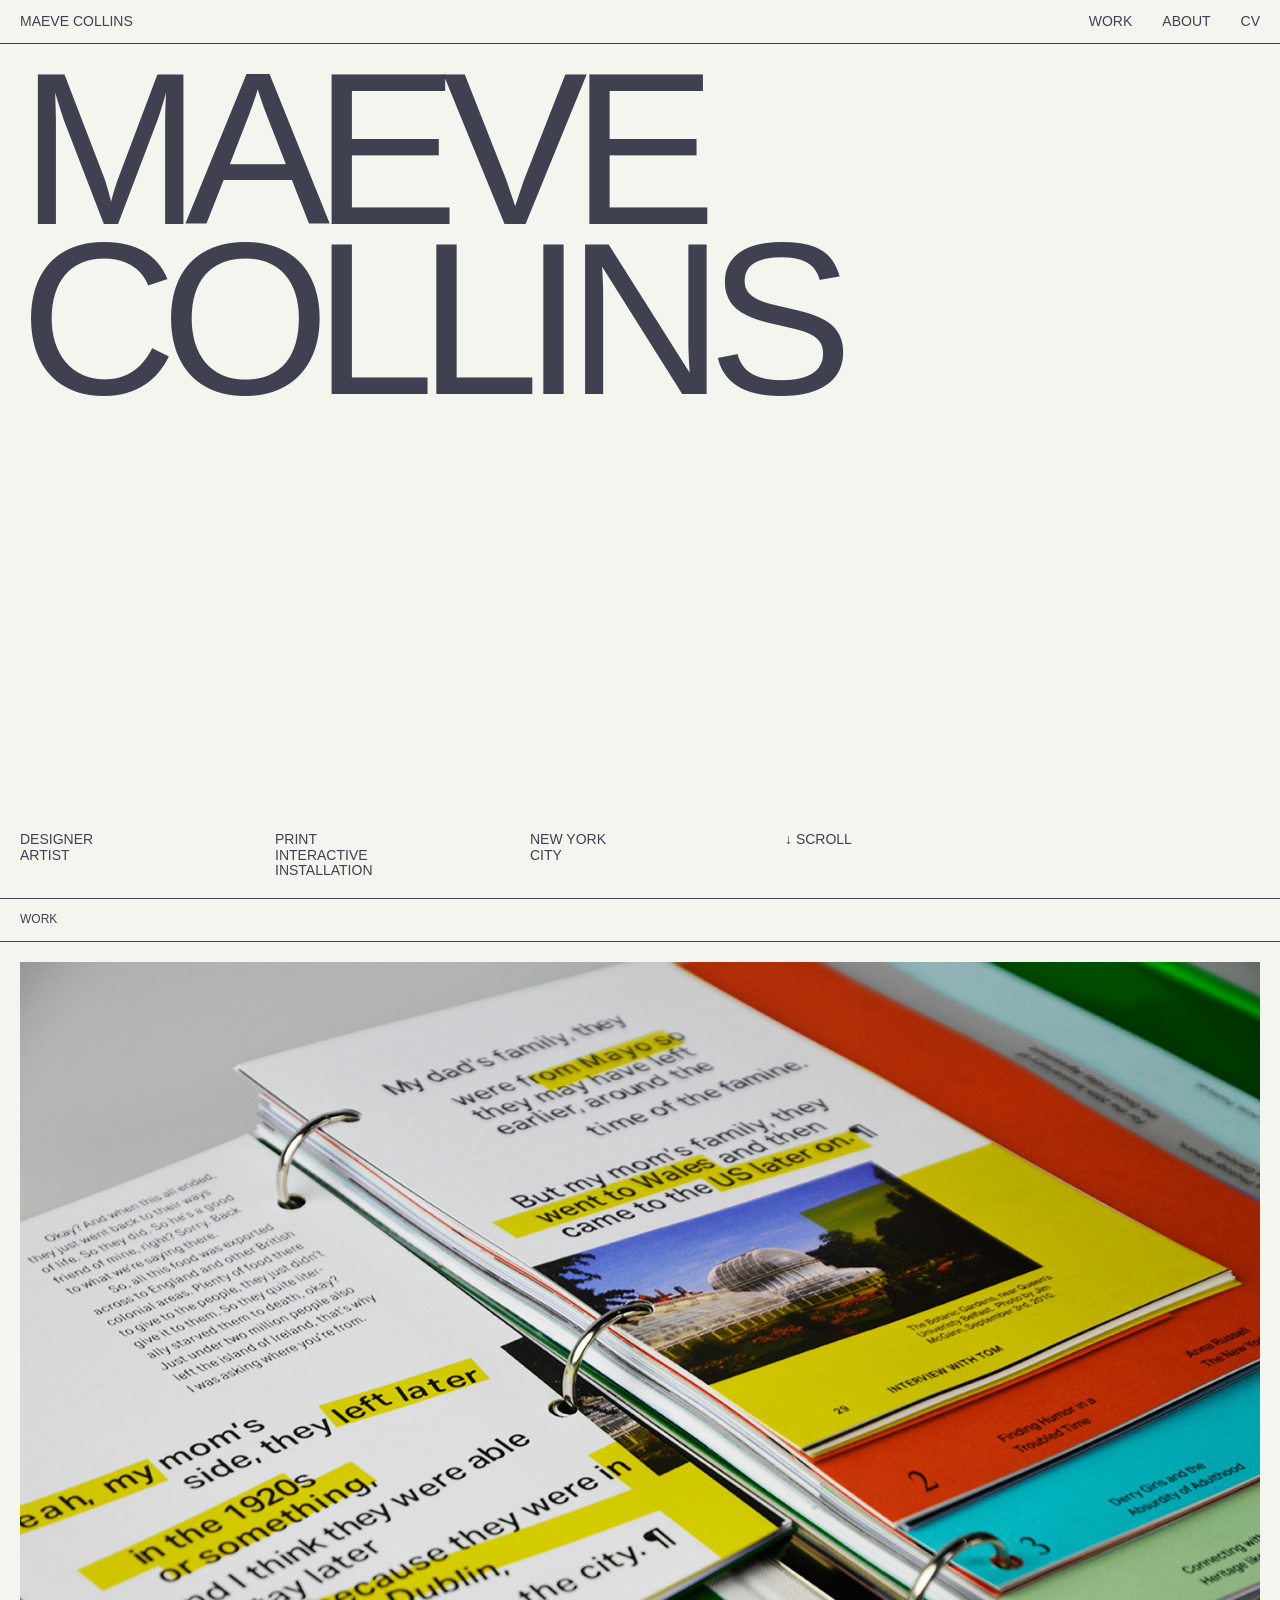
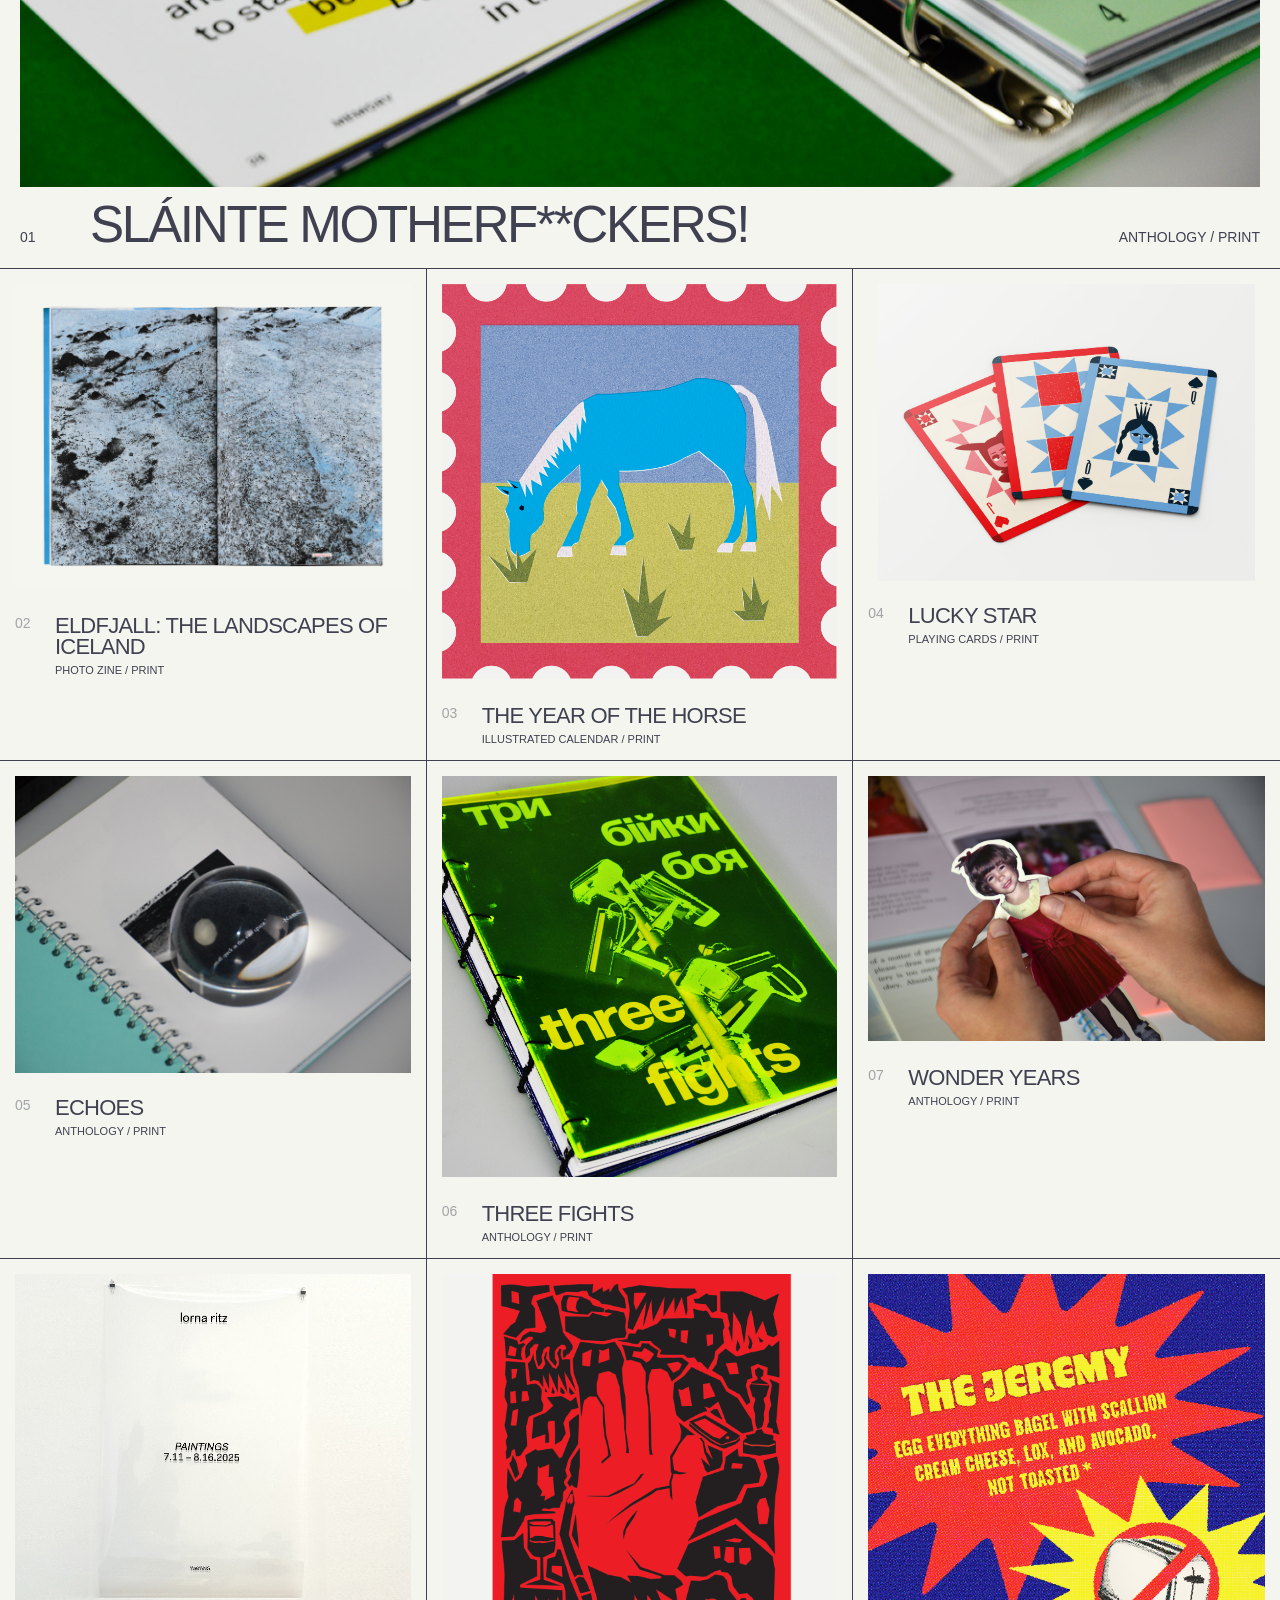
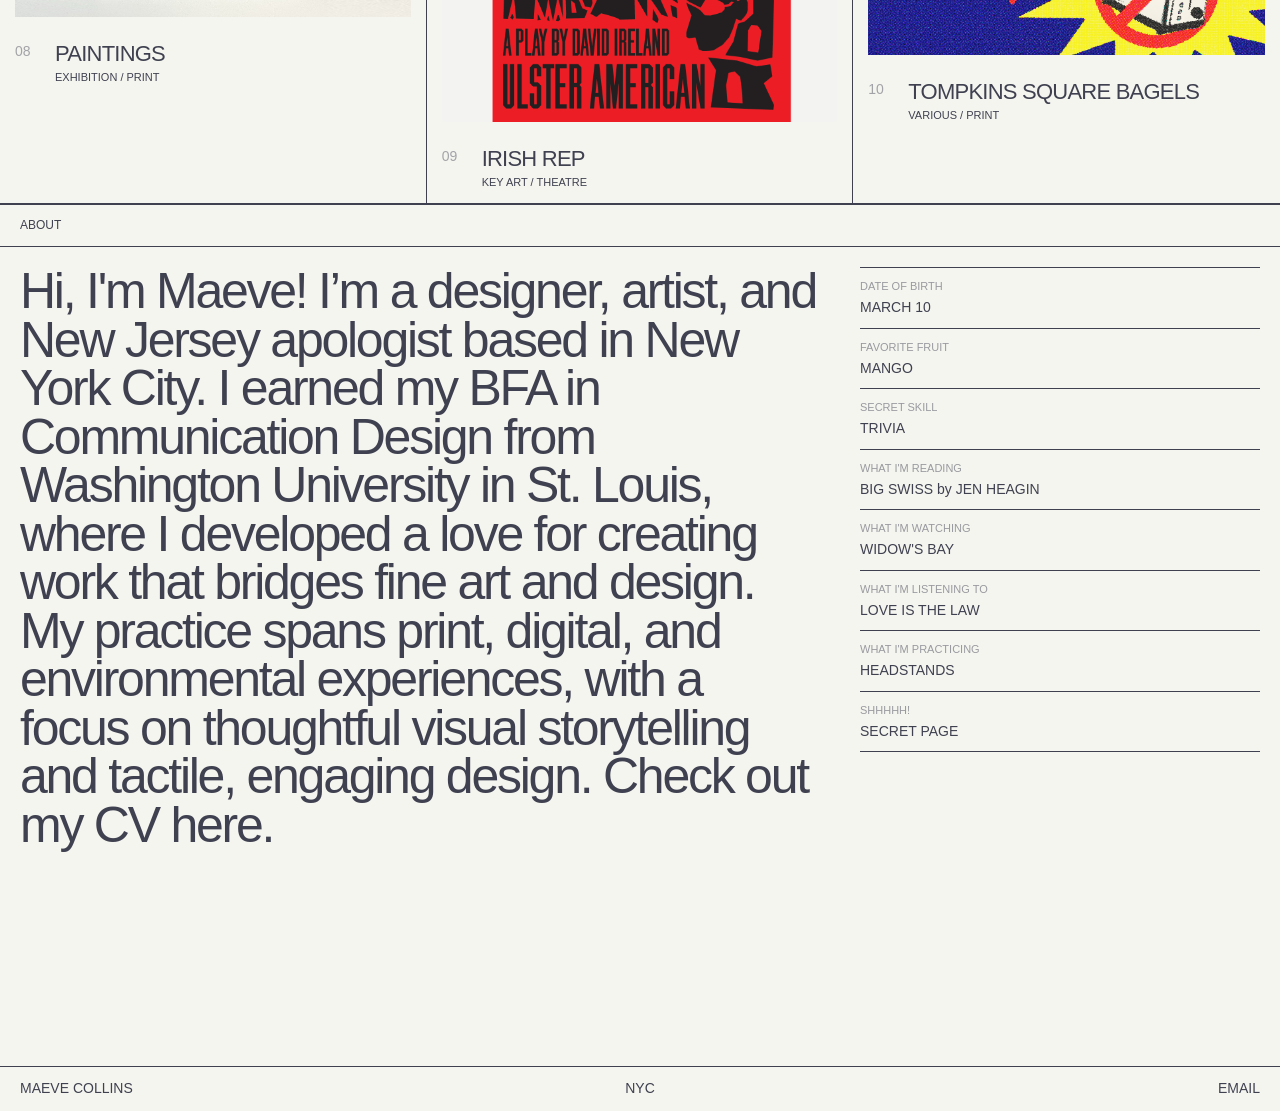
==== index.html @ 2c88f0f5 "broke a link" ====
<!DOCTYPE html>
<html lang="en">

<head>
    <meta charset="UTF-8">
    <meta name="viewport" content="width=device-width, initial-scale=1.0">

    <title>Maeve Collins</title>

    <link rel="stylesheet" href="style.css">
</head>

<body id="top">

<header>
    <a href="#top" class="logo">MAEVE COLLINS</a>

    <nav>
      <a href="../index.html#work">WORK</a>
        <a href="../index.html#about">ABOUT</a>
        <a href="work/cv.html">CV</a>
    </nav>
</header>


<main>

    <!-- INTRO -->

    <section class="intro" id="intro">

        <div class="intro-name">
            MAEVE<br>
            COLLINS
        </div>

        <div class="intro-info">

            <div>
                DESIGNER<br>
               <a href="work/studio.html">ARTIST</a>
            </div>

            <div>
                PRINT<br>
                INTERACTIVE<br>
                INSTALLATION
            </div>

            <div>
                NEW YORK<br>
                CITY
            </div>

            <div>
                ↓ SCROLL
            </div>

        </div>

    </section>


    <!-- WORK -->

    <section class="work" id="work">

        <div class="section-label">
            WORK
        </div>


        <!-- FEATURED PROJECT -->

        <article class="featured-project">

            <div class="featured-image">
             <a href="work/slainte.html">
                 <img src="images/slainte/hero.jpg" alt="Sláinte Motherf**ckers!" style="width: 100%;">
              </a>
            </div>

            <div class="featured-info">

                <span>01</span>

                <h2>SLÁINTE MOTHERF**CKERS!</h2>

                <span>
                    ANTHOLOGY / PRINT
                </span>

            </div>

        </article>


        <!-- PROJECT GRID -->

        <div class="project-grid">


            <!-- 02 -->

            <article class="grid-project">

               <div class="grid-image">
                  <a href="work/eldfjall.html">
                     <img src="images/eldfjall/spread17.jpg" alt="Eldfjall: The Landscapes of Iceland" style="width: 100%;">
                  </a>
              </div>

                <div class="grid-info">

                    <span>02</span>

                    <div>
                        <h2>ELDFJALL: THE LANDSCAPES OF ICELAND</h2>
                        <p>PHOTO ZINE / PRINT</p>
                    </div>

                </div>

            </article>


            <!-- 03 -->

            <article class="grid-project">

                <div class="grid-image">
                    <a href="work/horse.html">
                     <img src="images/horse/horse.jpg" alt="The Year of the Horse" style="width: 100%;">
                  </a>
                </div>

                <div class="grid-info">

                    <span>03</span>

                    <div>
                        <h2>THE YEAR OF THE HORSE</h2>
                        <p>ILLUSTRATED CALENDAR / PRINT</p>
                    </div>

                </div>

            </article>


            <!-- 04 -->

            <article class="grid-project">

                <div class="grid-image image-wide">
                    <a href="work/cards.html">
                     <img src="images/cards/hero.jpg" alt="Lucky Star" style="width: 100%;">
                     </a>
                </div>

                <div class="grid-info">

                    <span>04</span>

                    <div>
                        <h2>LUCKY STAR</h2>
                        <p>PLAYING CARDS / PRINT</p>
                    </div>

                </div>

            </article>


            <!-- 05 -->

            <article class="grid-project">

                <div class="grid-image image-wide">
                     <a href="work/echoes.html">
                    <img src="images/echoes/hero.jpg" alt="Echoes" style="width: 100%;">
                    </a>
                </div>

                <div class="grid-info">

                    <span>05</span>

                    <div>
                        <h2>ECHOES</h2>
                        <p>ANTHOLOGY / PRINT</p>
                    </div>

                </div>

            </article>


            <!-- 06 -->

             <article class="grid-project">

                <div class="grid-image">
                     <a href="work/three-fights.html">
                    <img src="images/three/hero.jpg" alt="Three-Fights" style="width: 100%;">
                    </a>
                </div>

                <div class="grid-info">

                    <span>06</span>

                    <div>
                        <h2>THREE FIGHTS</h2>
                        <p>ANTHOLOGY / PRINT</p>
                    </div>

                </div>

            </article>


            <!-- 07 -->

             <article class="grid-project">

                <div class="grid-image">
                     <a href="work/wonder.html">
                    <img src="images/wonder/hero.jpg" alt="Echoes" style="width: 100%;">
                    </a>
                </div>

                <div class="grid-info">

                    <span>07</span>

                    <div>
                        <h2>WONDER YEARS</h2>
                        <p>ANTHOLOGY / PRINT</p>
                    </div>

                </div>

            </article>



            <!-- 08 -->

             <article class="grid-project">

                <div class="grid-image">
                     <a href="work/paintings.html">
                    <img src="images/paintings/hero.jpg" alt="Echoes" style="width: 100%;">
                    </a>
                </div>

                <div class="grid-info">

                    <span>08</span>

                    <div>
                        <h2>PAINTINGS</h2>
                        <p>EXHIBITION / PRINT</p>
                    </div>

                </div>

            </article>

            <!-- 09 -->

             <article class="grid-project">

                <div class="grid-image">
                     <a href="work/irish.html">
                    <img src="images/irish/hero-cropped.jpg" alt="Echoes" style="width: 100%;">
                    </a>
                </div>

                <div class="grid-info">

                    <span>09</span>

                    <div>
                        <h2>IRISH REP</h2>
                        <p>KEY ART / THEATRE</p>
                    </div>

                </div>

            </article>

            <!-- 10 -->

             <article class="grid-project">

                <div class="grid-image">
                     <a href="work/echoes.html">
                    <img src="images/tsb/hero.jpg" alt="Tompkins Square Bagels" style="width: 100%;">
                    </a>
                </div>

                <div class="grid-info">

                    <span>10</span>

                    <div>
                        <h2>TOMPKINS SQUARE BAGELS</h2>
                        <p>VARIOUS / PRINT</p>
                    </div>

                </div>

            </article>

        </div>

    </section>


    <!-- ABOUT -->

    <section class="about" id="about">

        <div class="section-label">
            ABOUT
        </div>

        <div class="about-content">

            <div class="about-description">
                Hi, I'm Maeve! I’m a designer, artist, and New Jersey apologist based in New York City. I earned my BFA in Communication Design from Washington University in St. Louis, where I developed a love for creating work that bridges fine art and design. My practice spans print, digital, and environmental experiences, with a focus on thoughtful visual storytelling and tactile, engaging design.
                Check out my CV <a href="work/cv.html" target="_blank">here</a>.
            </div>

            <div class="about-facts">

                <div>
                    <span>DATE OF BIRTH</span>
                    MARCH 10
                </div>

                <div>
                    <span>FAVORITE FRUIT</span>
                    MANGO
                </div>

                <div>
                    <span>SECRET SKILL</span>
                    TRIVIA
                </div>
                  <div>
                    <span>WHAT I'M READING</span>
                      <a href="https://www.jenbeagin.com/big-swiss" target="_blank">BIG SWISS by JEN HEAGIN</a>
                </div>

                 <div>
                    <span>WHAT I'M WATCHING</span>
                    <a href="https://tv.apple.com/us/show/widows-bay/umc.cmc.1zzly0vah46bnvnwf0qkrjhh2?itsct=atvp_brand_omd&itscg=MC_20000&mttn3pid=Google+AdWords&mttnagencyid=a5e&mttncc=US&mttnsiteid=143238&mttnsubad=OUS20191267_1-806908326126-c&mttnsubkw=196699199915_kwd-2494944586754__&mttnsubplmnt=_adext_" target="_blank">WIDOW'S BAY</a>
                </div>

                <div>
                    <span>WHAT I'M LISTENING TO</span>
                    <a href="https://open.spotify.com/album/570VyuVvfNUQBm2cSvPLT0?si=WbukkYblS3-HSfJLltUpWA" target="_blank">LOVE IS THE LAW</a>
                </div>

                <div>
                    <span>WHAT I'M PRACTICING</span>
                    HEADSTANDS
                </div>
                   <div>
                    <span>SHHHHH!</span>
                    <a href="work/studio.html">SECRET PAGE</a>
                </div>

            </div>

        </div>

    </section>

</main>


<footer>

    <div>
        MAEVE COLLINS
    </div>

    <div>
        NYC
    </div>

    <div>
        <a href="mailto:hello@maevepcollins.com">EMAIL</a>
    </div>

</footer>


</body>

</html>
---- style.css ----
* {
    box-sizing: border-box;
}

html {
    scroll-behavior: smooth;
}

body {
    margin: 0;
    background: #f5f5f0;
    color: #3f4150;

    font-family: Arial, Helvetica, sans-serif;
    font-size: 14px;
    line-height: 1.1;
}

/* LINK HOVER GLOW */

a {
    color: inherit;
    text-decoration: none;
    transition: text-shadow 0.3s ease, color 0.3s ease;
}

a:hover {
    text-shadow:
        0 0 3px currentColor,
        0 0 7px currentColor,
        0 0 12px currentColor;
}

/* =========================
   HEADER
   ========================= */

header {
    position: sticky;
    top: 0;
    z-index: 100;

    display: grid;
    grid-template-columns: 1fr auto;

    align-items: center;

    padding: 14px 20px;

    border-bottom: 1px solid #3f4150;

    background: #f5f5f0;
}

.logo {
    font-weight: light;
}

nav {
    display: flex;
    gap: 30px;
}


/* =========================
   INTRO
   ========================= */

.intro {
    min-height: calc(100vh - 45px);

    padding: 20px;

    display: flex;
    flex-direction: column;
    justify-content: space-between;

    border-bottom: 1px solid #3f4150;
}

.intro-name {
    font-size: clamp(80px, 17vw, 260px);

    line-height: .78;

    letter-spacing: -0.075em;

    text-transform: uppercase;
}

.intro-info {
    display: grid;

    grid-template-columns: repeat(4, 1fr);

    gap: 20px;

    max-width: 1000px;
}


/* =========================
   SECTION LABEL
   ========================= */

.section-label {
    padding: 14px 20px;

    border-bottom: 1px solid #3f4150;

    font-size: 12px;

    text-transform: uppercase;
}


/* =========================
   FEATURED PROJECT
   ========================= */

.featured-project {
    padding: 20px;

    border-bottom: 1px solid #3f4150;
}

.featured-image {
    width: 100%;

    aspect-ratio: 16 / 9;

    display: flex;

    align-items: center;
    justify-content: center;

    font-size: 12px;
}

.featured-info {
    display: grid;

    grid-template-columns: 50px 1fr auto;

    gap: 20px;

    align-items: baseline;

    padding-top: 15px;
}

.featured-info h2 {
    margin: 0;

    font-size: clamp(30px, 4vw, 65px);

    line-height: .9;

    letter-spacing: -0.045em;

    font-weight: 400;
}


/* =========================
   PROJECT GRID
   ========================= */

.project-grid {
    display: grid;

    grid-template-columns: repeat(3, 1fr);

    gap: 0;

    border-bottom: 1px solid #3f4150;
}

.grid-project {
    padding: 15px;

    border-right: 1px solid #3f4150;
    border-bottom: 1px solid #3f4150;
}

.grid-project:nth-child(3n) {
    border-right: none;
}

.grid-image {
    width: 100%;

    margin-bottom: 15px;

    display: flex;

    align-items: top;
    justify-content: center;

    font-size: 11px;
}

.image-square {
    aspect-ratio: 1 / 1;
    object-fit: cover;
}

.image-tall {
    aspect-ratio: 3 / 4;
}

.image-wide {
    aspect-ratio: 4 / 3;
    overflow: hidden;
}

.image-wide img {
    width: 100%;
    height: 100%;
    object-fit: cover;
    display: block;
}

.grid-info {
    display: grid;

    grid-template-columns: 30px 1fr;

    gap: 10px;

    align-items: start;

    padding-top: 10px;
}

.grid-info span:first-child {
    opacity: .45;
}

.grid-info h2 {
    margin: 0 0 6px 0;

    font-size: 22px;

    line-height: .95;

    letter-spacing: -0.035em;

    font-weight: 400;
}

.grid-info p {
    margin: 0;

    font-size: 11px;
}

/* =========================
VIDEOS
   ========================= */

.flip-video {
  width: 100%;
  display: flex;
  justify-content: center;
  padding: 80px 0;
  border-bottom: 1px solid #3f4150;
}

.flip-video video {
  width: 60%;
  height: auto;
  display: block;
}


/* =========================
   ABOUT
   ========================= */

.about {
    border-bottom: 1px solid #3f4150;
}

.about-content {
    padding: 20px;

    display: grid;

    grid-template-columns: 2fr 1fr;

    gap: 40px;

    min-height: 91vh;
}

.about-description {
    font-size: clamp(35px, 5vw, 50px);

    line-height: .97;

    letter-spacing: -0.045em;
}

.about-facts {
    border-top: 1px solid #3f4150;
}

.about-facts div {
    padding: 12px 0;

    border-bottom: 1px solid #3f4150;
}

.about-facts span {
    display: block;

    margin-bottom: 8px;

    font-size: 11px;

    opacity: .5;
}


/* =========================
   FOOTER
   ========================= */

footer {
    display: grid;

    grid-template-columns: 1fr 1fr 1fr;

    padding: 14px 20px;
}

footer div:nth-child(2) {
    text-align: center;
}

footer div:nth-child(3) {
    text-align: right;
}


/* =========================
   MOBILE
   ========================= */

@media (max-width: 700px) {

    header {
        grid-template-columns: 1fr auto;
    }

    nav {
        gap: 15px;
    }

    .intro {
        min-height: 75vh;
    }

    .intro-name {
        font-size: 25vw;
    }

    .intro-info {
        grid-template-columns: 1fr 1fr;

        gap: 15px;
    }

    .featured-info {
        grid-template-columns: 30px 1fr;
    }

    .featured-info > span:last-child {
        grid-column: 2;
    }

    .project-grid {
        grid-template-columns: 1fr 1fr;
    }

    .grid-project:nth-child(3n) {
        border-right: 1px solid #3f4150;
    }

    .grid-project:nth-child(2n) {
        border-right: none;
    }

    .grid-info h2 {
        font-size: 18px;
    }

    .about-content {
        grid-template-columns: 1fr;
    }

    .about-description {
        font-size: 40px;
    }

    footer {
        grid-template-columns: 1fr;

        gap: 10px;
    }

    footer div:nth-child(2),
    footer div:nth-child(3) {
        text-align: left;
    }

}


/* =========================
   PROJECT PAGES
   ========================= */

.project-page {
    width: 100%;
}


/* PROJECT INTRO */

.project-intro {
    padding: 20px;

    min-height: 70vh;

    display: flex;
    flex-direction: column;
    justify-content: space-between;

    border-bottom: 1px solid #3f4150;
}

.project-title {
    font-size: clamp(70px, 11vw, 190px);

    line-height: .8;

    letter-spacing: -0.07em;

    text-transform: uppercase;

    padding-top: 20px;
}

.project-meta {
    display: grid;

    grid-template-columns: 50px 1fr auto;

    gap: 20px;

    align-items: end;
}


/* HERO */

.project-hero-image {
    width: 100%;

    border-bottom: 1px solid #3f4150;
}

.project-hero-image img {
    display: block;

    width: 100%;
    height: auto;
}

.featured-image {
    width: 100%;
}

.featured-image a {
    display: block;
    width: 100%;
}

.featured-image img {
    display: block;
    width: 100%;
    height: auto;
}

/* DESCRIPTION */

.project-description {
    padding: 20px;

    display: grid;

    grid-template-columns: 1fr 2fr;

    gap: 40px;

    min-height: 30vh;

    border-bottom: 1px solid #3f4150;
}

.project-label {
    font-size: 16px;
}

.project-description-text {
    max-width: 900px;

    font-size: clamp(35px, 3vw, 70px);

    line-height: .93;

    letter-spacing: -0.045em;
}


/* IMAGE GALLERY */

.project-images {
    width: 100%;
    padding: 20px;

    display: grid !important;
    grid-template-columns: repeat(3, minmax(0, 1fr));
    gap: 20px;

    border-bottom: 1px solid #3f4150;
}

.project-images img {
    display: block;
    object-fit: cover;
    width: 100%;
    height: 100%;
}

/* MOBILE */

@media (max-width: 700px) {
    .project-images {
        grid-template-columns: 1fr;
        gap: 15px;
    }
}

/* NEXT PROJECT */

.next-project {
    padding: 20px;

    min-height: 30vh;

    display: flex;
    flex-direction: column;
    justify-content: space-between;

    border-bottom: 1px solid #3f4150;
}

.next-project a {
    font-size: clamp(40px, 7vw, 100px);

    line-height: .9;

    letter-spacing: -0.05em;
}


/* MOBILE */

@media (max-width: 700px) {

    .project-intro {
        min-height: 60vh;
    }

    .project-title {
        padding-top: 20px;
        font-size: 10vw;
    }

    .project-meta {
        grid-template-columns: 30px 1fr;
    }

    .project-meta div:last-child {
        grid-column: 2;
    }

    .project-description {
        grid-template-columns: 1fr;

        gap: 40px;
    }

}

/* CV */

.cv {
    display: grid;
    grid-template-columns: 1fr 2fr 1fr;
    min-height: 100vh;
    border-bottom: 1px solid #3f4150;
}

.cv > * {
    padding: 15px;
    border-right: 1px solid #3f4150;
}

.cv > *:last-child {
    border-right: none;
}

.cv-intro {
    position: sticky;
    top: 0;
    height: fit-content;
}

.cv-intro h1 {
    margin: 0 0 30px 0;
}

.cv-section {
    margin-bottom: 60px;
}

.cv-section h2 {
    margin: 0 0 25px 0;
    font-size: 12px;
    font-weight: normal;
}

.cv-entry {
    margin-bottom: 35px;
}

.cv-entry h3 {
    margin: 0 0 5px 0;
    font-size: 14px;
    font-weight: normal;
}

.cv-entry p,
.cv-other p {
    margin: 0 0 5px 0;
}


@media (max-width: 700px) {

    .cv {
        grid-template-columns: 1fr;
    }

    .cv > * {
        border-right: none;
        border-bottom: 1px solid #3f4150;
    }

    .cv-intro {
        position: relative;
    }

}

.cv-entry h3 {
    font-weight: 700;
}

.cv-intro h1 {
    font-size: 5rem;
}



/* =========================
   FINE ART ARCHIVE
   ========================= */

.art-page {
    background: #3f4150;
    color: #f5f5f0;
    font-family: Georgia, "Times New Roman", serif;
}

.art-page a {
    color: inherit;
}


/* HEADER */

.art-header {
    position: sticky;
    top: 0;
    left: 0;
    z-index: 100;

    width: 100%;

    display: flex;
    justify-content: space-between;
    align-items: center;

    padding: 20px 25px;

    border: none;

    background: transparent;

    font-family: Arial, Helvetica, sans-serif;
    font-size: 11px;
    letter-spacing: .05em;

      background: #3f4150;
      border-bottom: 1px solid #f5f5f0;
}

.art-logo {
    font-size: 18px;
    font-weight: bold;
}


/* GALLERY */

.art-gallery {
    width: 100%;
    padding: 120px 7vw 150px;
}


/* INTRO */

.art-intro {
    min-height: 75vh;

    display: flex;
    flex-direction: column;
    justify-content: flex-end;

    padding-bottom: 80px;
}

.art-intro p {
    margin: 0 0 20px;

    font-family: Arial, Helvetica, sans-serif;
    font-size: 11px;
    letter-spacing: .1em;
    text-transform: uppercase;
    opacity: .5;
}

.art-intro h1 {
    margin: 0;

    font-size: clamp(80px, 15vw, 230px);
    line-height: .75;
    letter-spacing: -.07em;
    font-weight: normal;
}


/* ARTWORK */

.art-piece {
    margin: 0;
}

.art-piece img {
    display: block;
    width: 100%;
    height: auto;
}


/* CAPTIONS */

.art-piece figcaption {
    display: flex;
    justify-content: space-between;

    padding-top: 10px;

    font-family: Arial, Helvetica, sans-serif;
    font-size: 10px;
    letter-spacing: .04em;

    opacity: .6;
}


/* LARGE PIECE */

.art-piece-large {
    width: 72%;
    margin-left: 8%;
    margin-bottom: 25vh;
}


/* SMALL PIECE */

.art-piece-small {
    width: 35%;
    margin-left: 52%;
    margin-bottom: 30vh;
}


/* WIDE PIECE */

.art-piece-wide {
    width: 85%;
    margin-left: 0;
    margin-bottom: 20vh;
}

/* =========================
   STUDIO / FINE ART HEADER
   ========================= */

.studio-header {
    background: #3f4150;
    border-bottom: 1px solid #f5f5f0;
    color: #e8e5dc;
    
    grid-template-columns: 1fr auto 1fr;
}

.studio-header .studio-archive {
    grid-column: 2;
    
    font-family: Georgia, "Times New Roman", serif;
    font-size: 12px;
    letter-spacing: .08em;
    text-transform: uppercase;
}

.studio-header nav {
    grid-column: 3;
    justify-self: end;
}
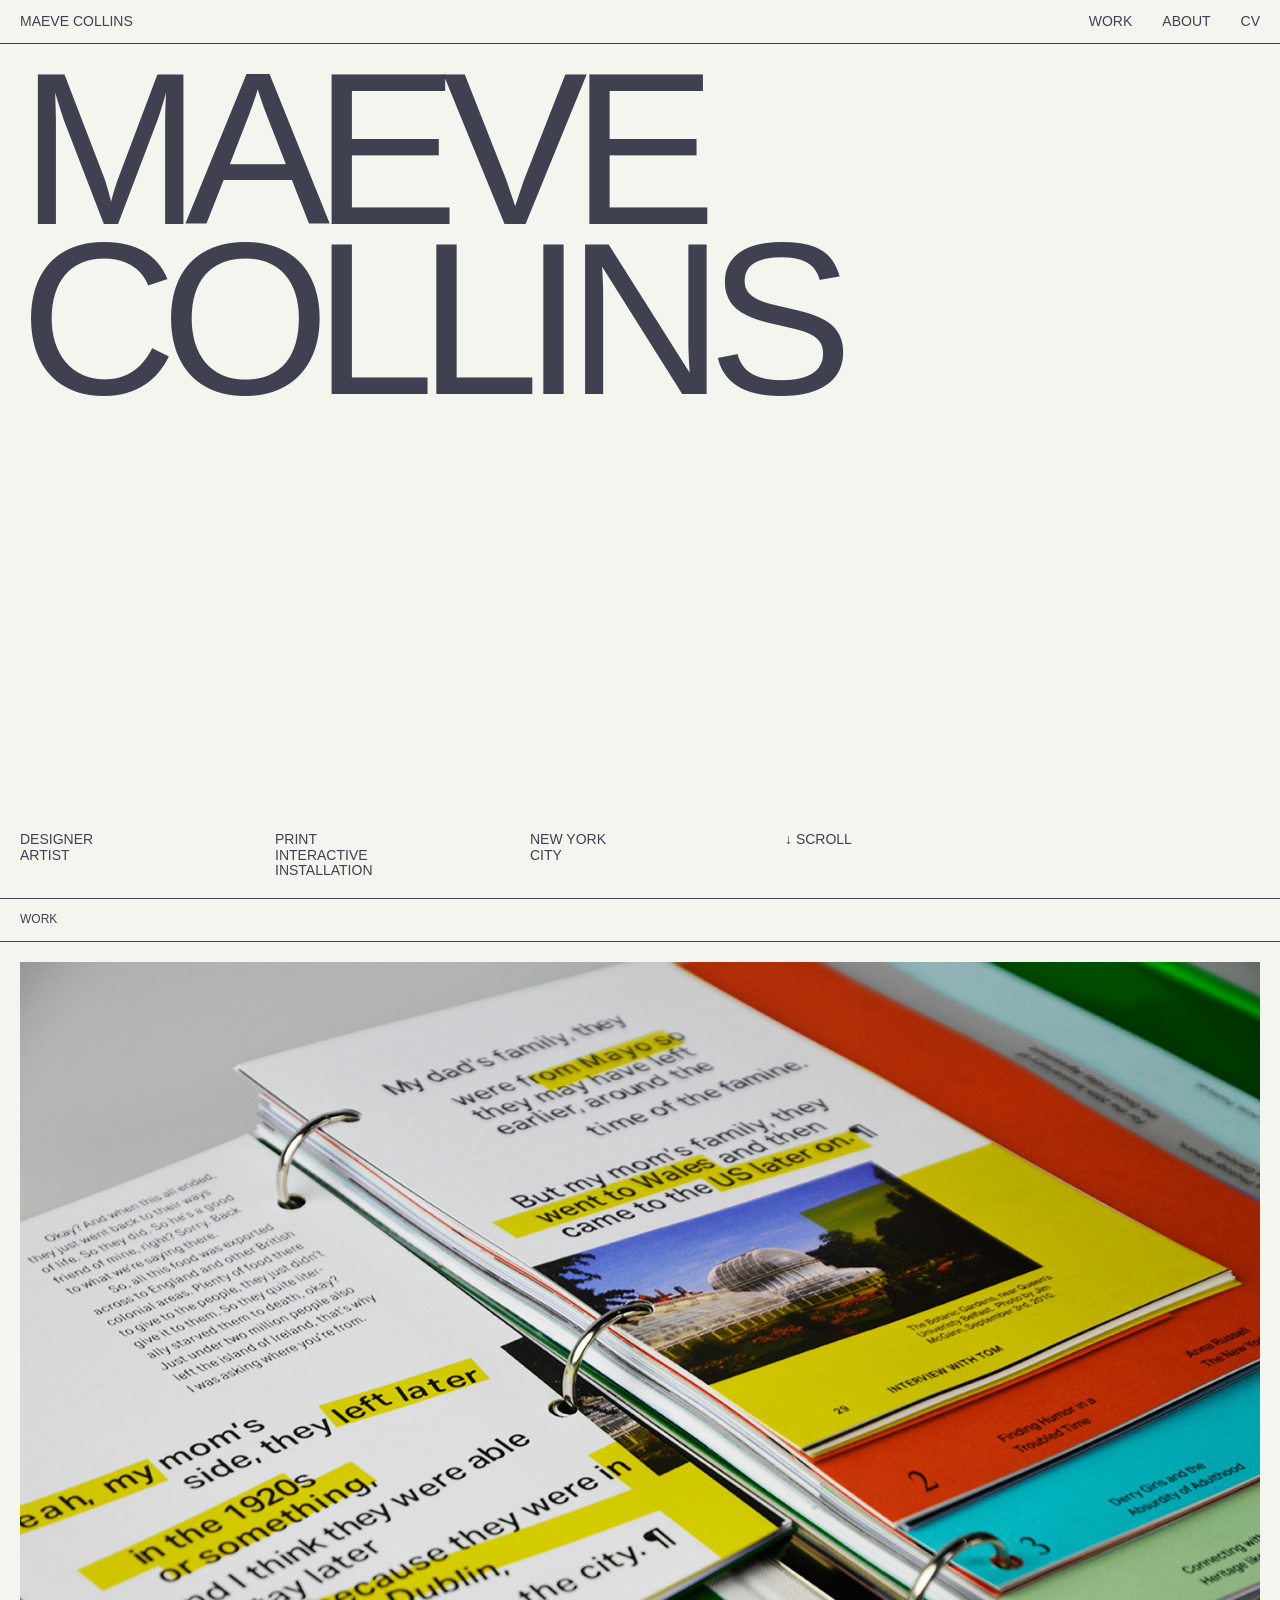
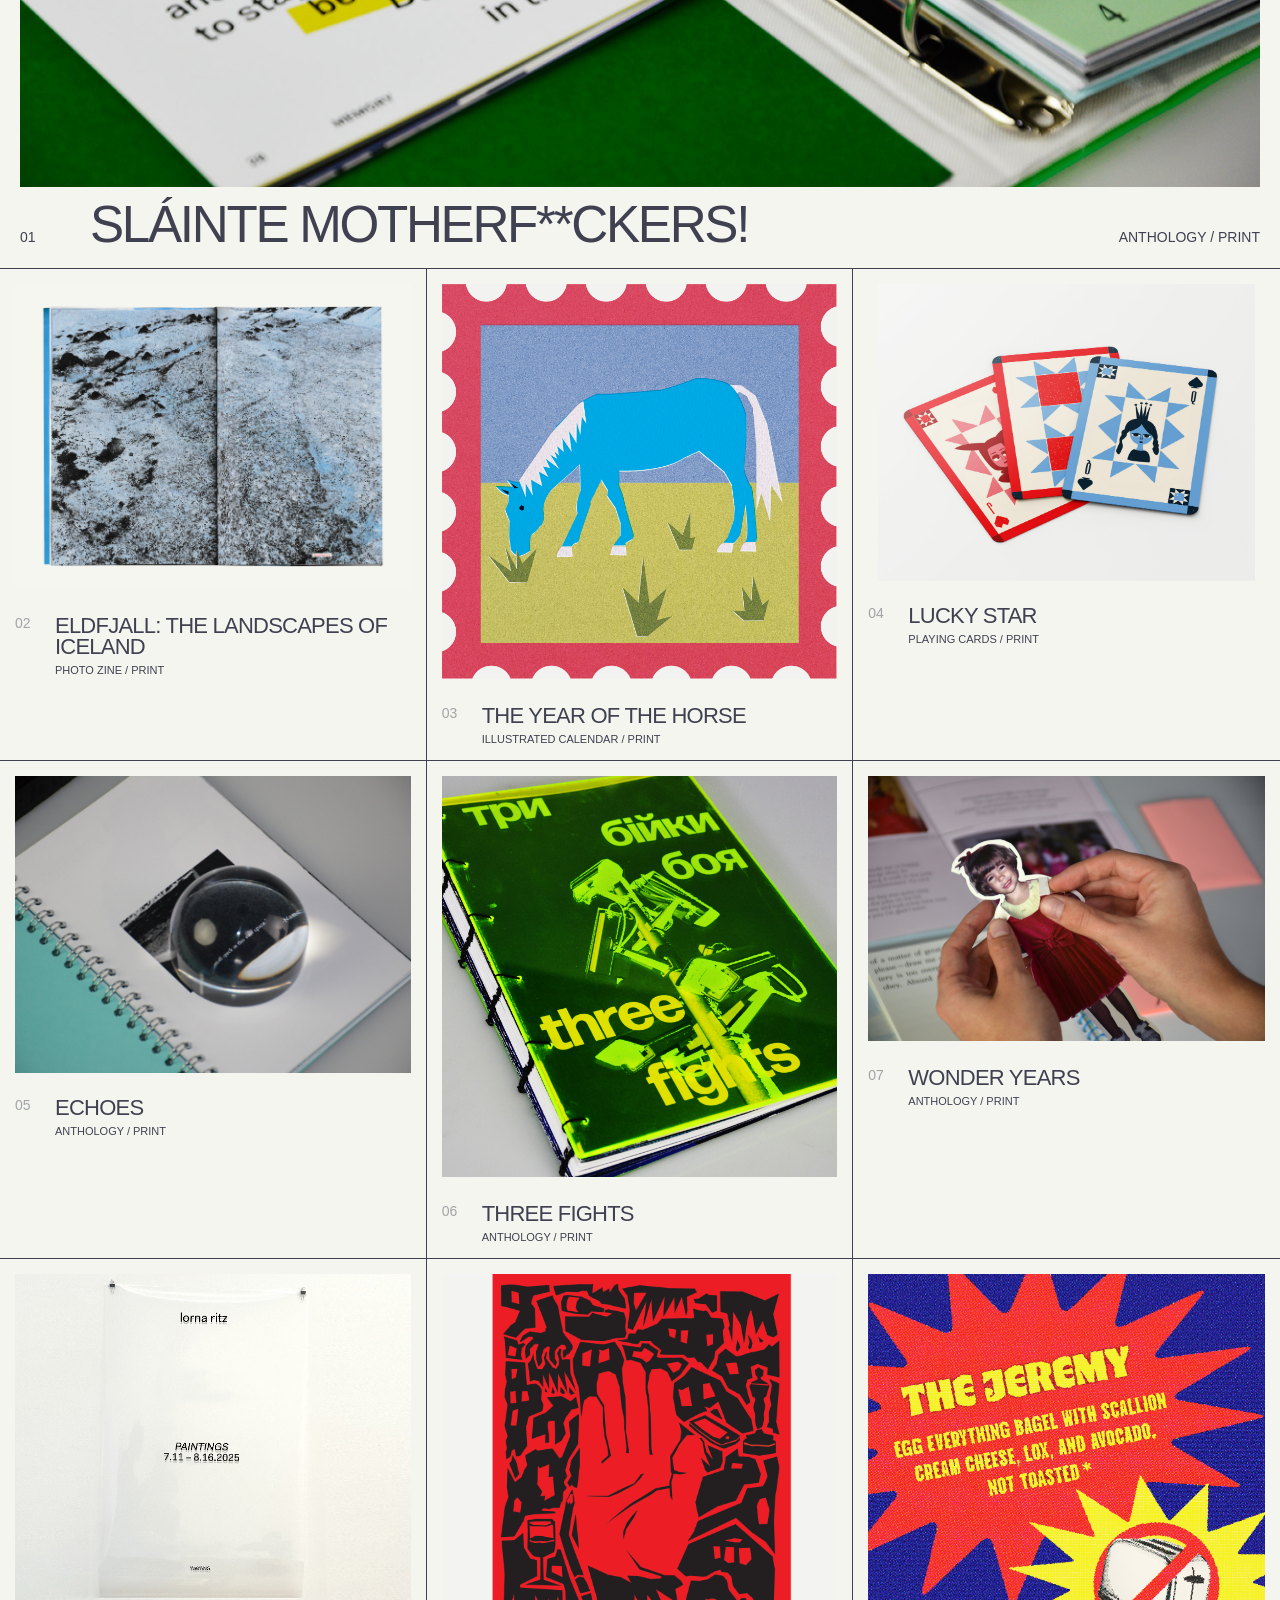
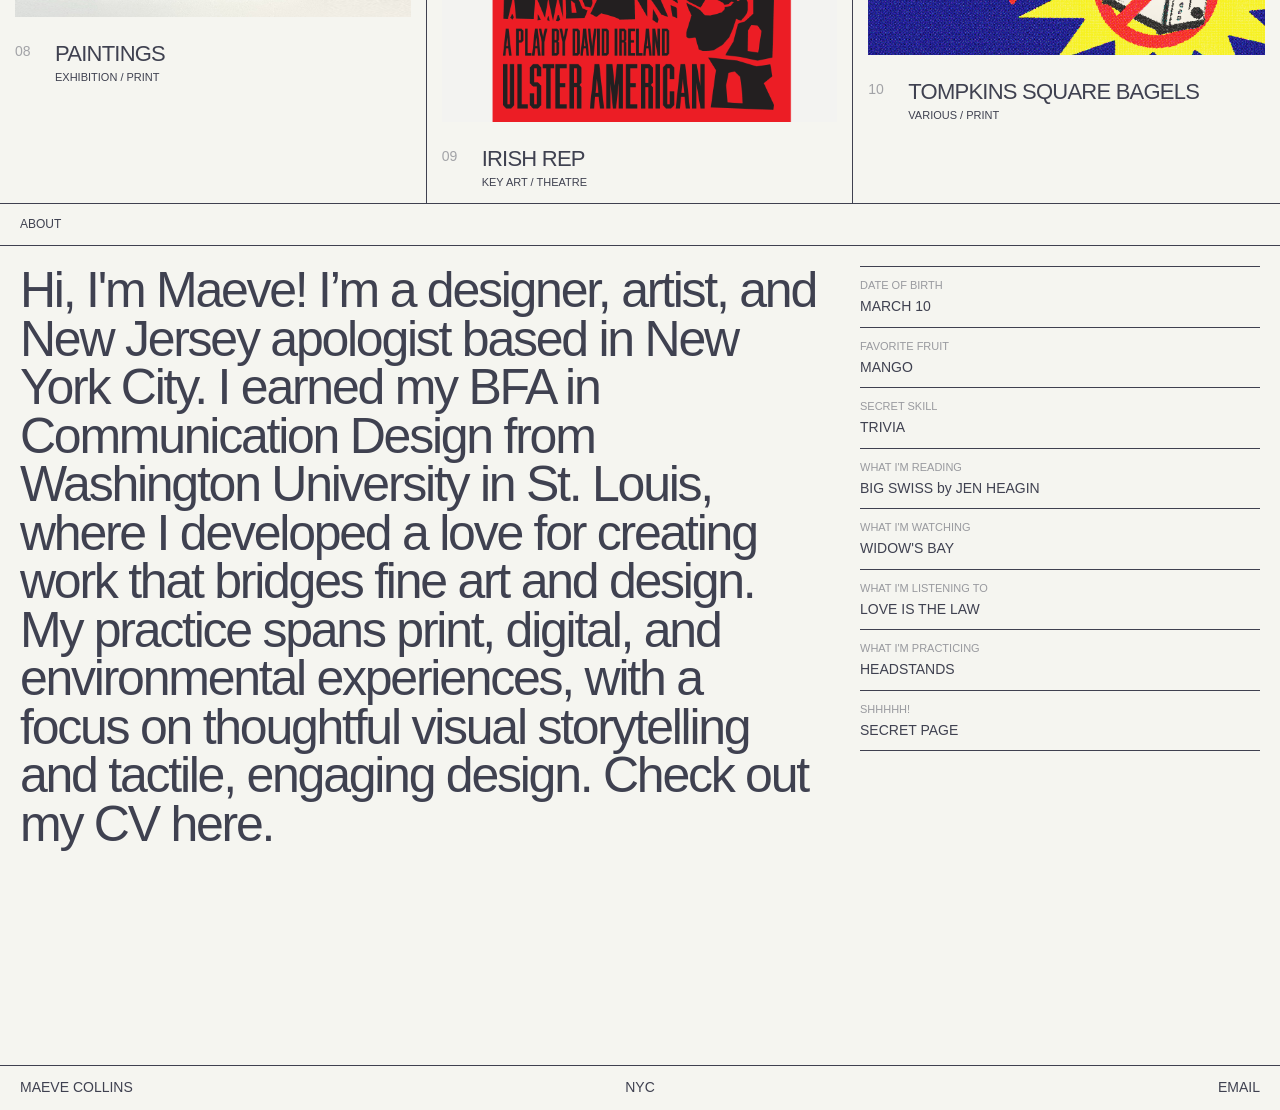
==== commit f96ccfcc: "TSB page" ====
--- a/index.html
+++ b/index.html
@@ -296,7 +296,7 @@
              <article class="grid-project">
 
                 <div class="grid-image">
-                     <a href="work/echoes.html">
+                     <a href="work/tsb.html">
                     <img src="images/tsb/hero.jpg" alt="Tompkins Square Bagels" style="width: 100%;">
                     </a>
                 </div>
--- a/style.css
+++ b/style.css
@@ -173,7 +173,7 @@
 
     gap: 0;
 
-    border-bottom: 1px solid #3f4150;
+   /* border-bottom: 1px solid #3f4150; */
 }
 
 .grid-project {
@@ -613,6 +613,7 @@
     grid-template-columns: 1fr 2fr 1fr;
     min-height: 100vh;
     border-bottom: 1px solid #3f4150;
+  
 }
 
 .cv > * {
@@ -632,6 +633,8 @@
 
 .cv-intro h1 {
     margin: 0 0 30px 0;
+    font-family: Georgia, "Times New Roman", serif;
+    font-weight: normal;
 }
 
 .cv-section {
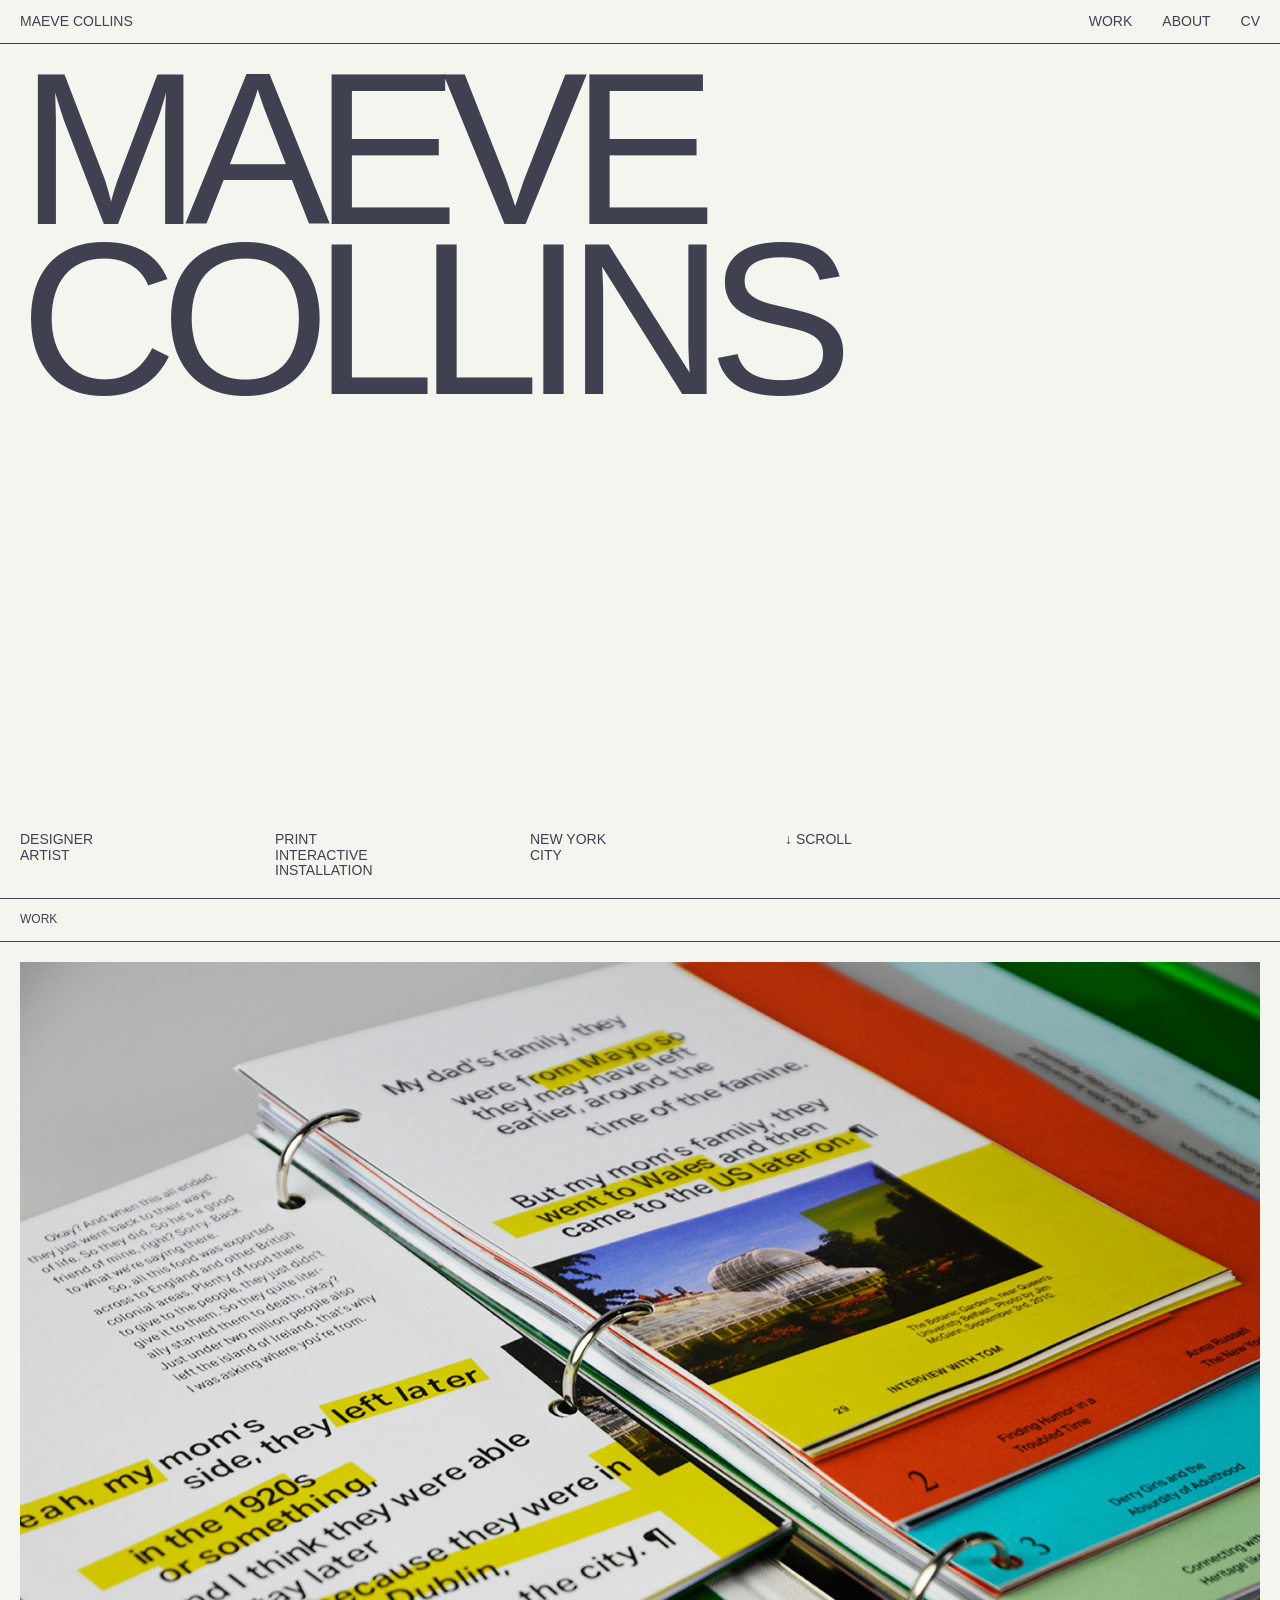
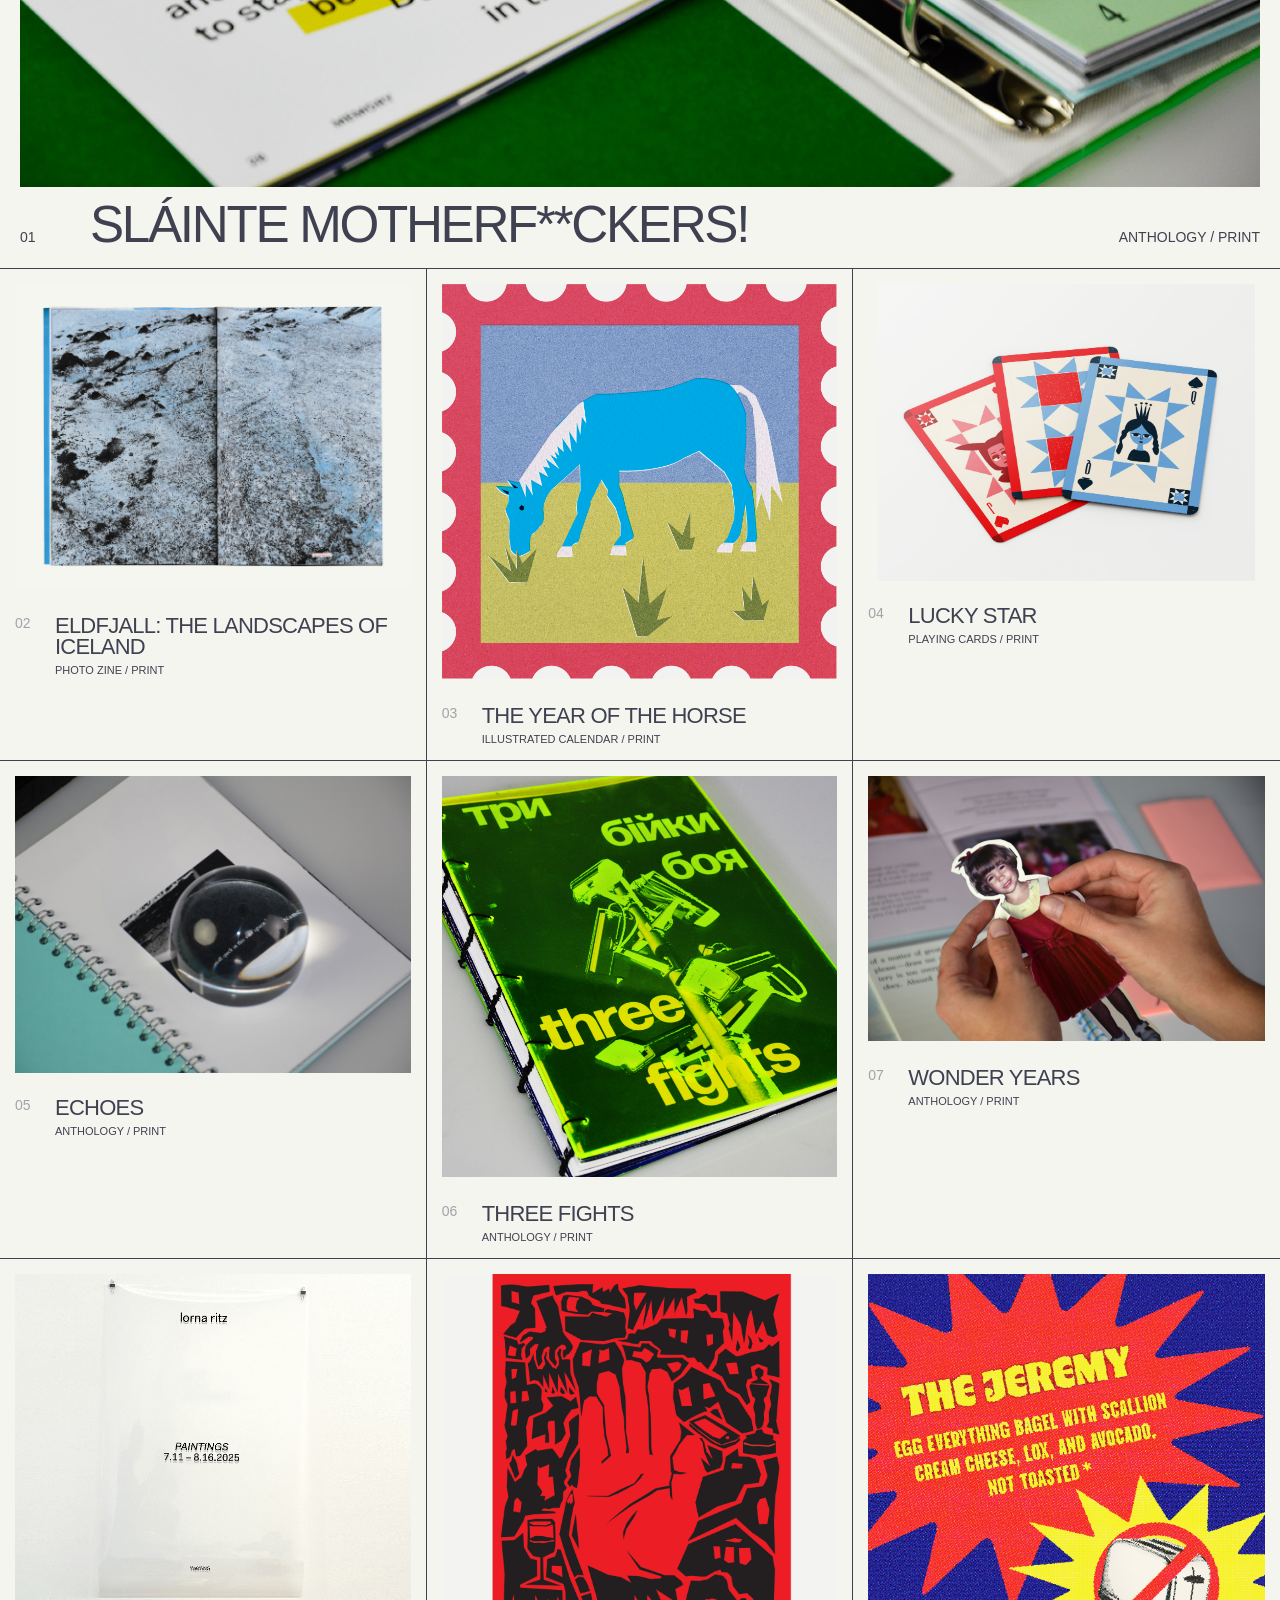
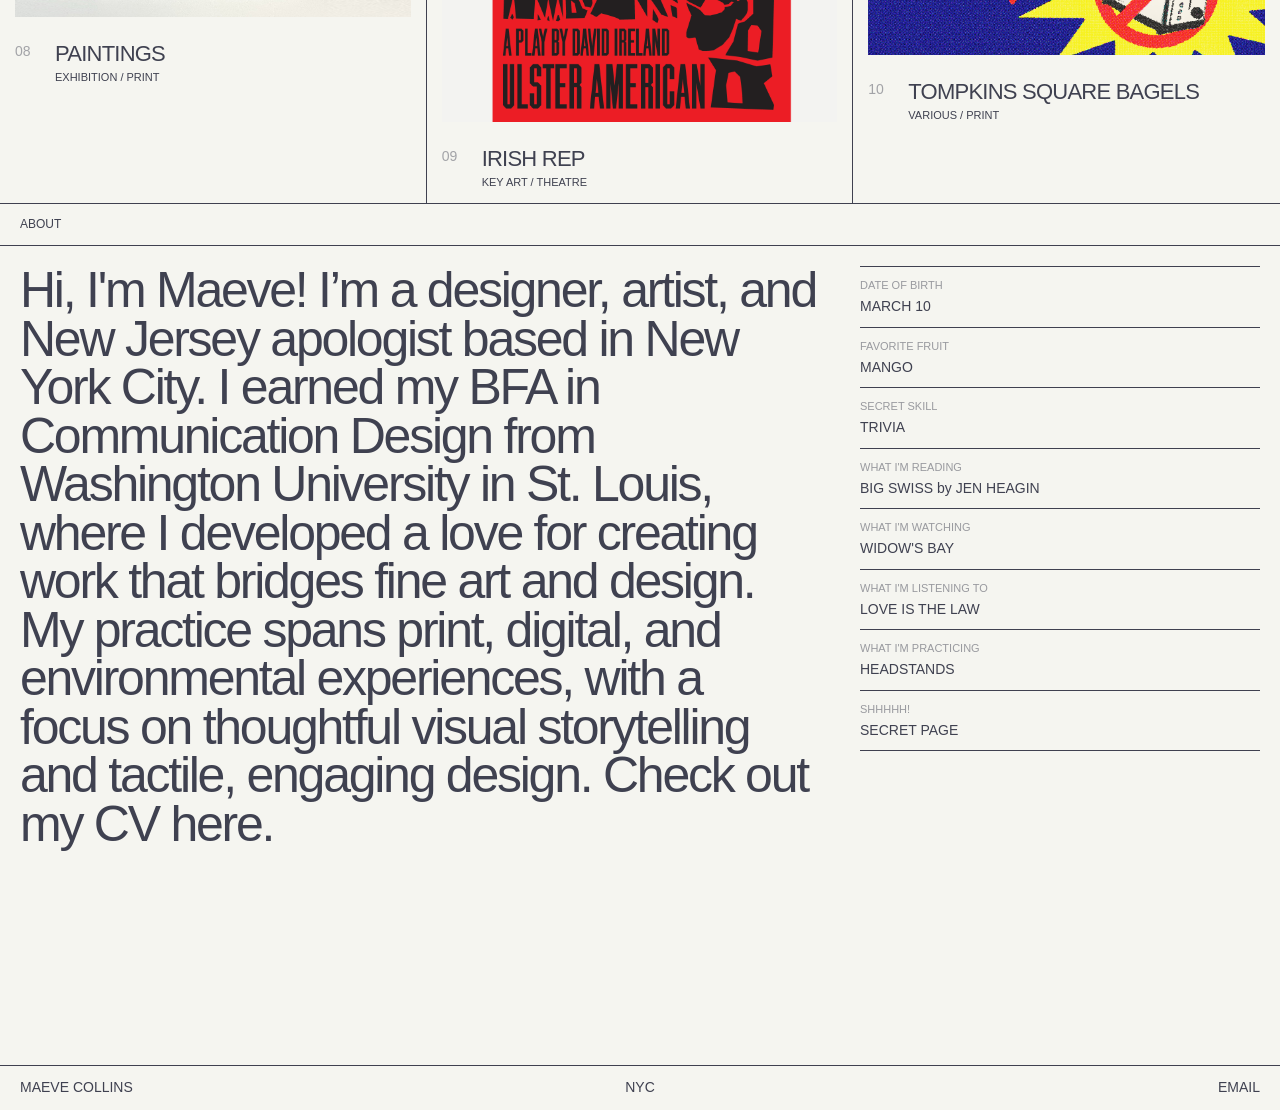
==== commit dd546b74: "adjust animation" ====
--- a/index.html
+++ b/index.html
@@ -8,9 +8,14 @@
     <title>Maeve Collins</title>
 
     <link rel="stylesheet" href="style.css">
+    <link rel="icon" type="image/svg+xml" href="images/star.svg">
 </head>
 
 <body id="top">
+
+<div id="loading-screen">
+    <img src="images/star.svg" alt="" class="loading-star">
+</div>
 
 <header>
     <a href="#top" class="logo">MAEVE COLLINS</a>
@@ -402,4 +407,12 @@
 
 </body>
 
+<script>
+    window.addEventListener("load", function () {
+        setTimeout(function () {
+            document.getElementById("loading-screen").classList.add("loaded");
+        }, 500);
+    });
+</script>
+
 </html>
--- a/style.css
+++ b/style.css
@@ -822,6 +822,13 @@
 .art-piece-small {
     width: 35%;
     margin-left: 52%;
+    margin-bottom: 30vh;
+}
+
+.art-piece-right {
+    width: 35%;
+    margin-left: auto;
+    margin-right: 0;
     margin-bottom: 30vh;
 }
 
@@ -858,4 +865,69 @@
 .studio-header nav {
     grid-column: 3;
     justify-self: end;
+}
+
+.image-row {
+    display: flex;
+    gap: 10px;
+}
+
+.image-row img {
+    width: 33.33%;
+    height: auto;
+    display: block;
+}
+
+
+
+
+#loading-screen {
+    position: fixed;
+    inset: 0;
+    z-index: 9999;
+
+    background: #f5f5f0;
+
+    display: flex;
+    align-items: center;
+    justify-content: center;
+
+    opacity: 1;
+    visibility: visible;
+
+    transition: opacity 0.6s ease, visibility 0.6s ease;
+}
+
+#loading-screen.loaded {
+    opacity: 0;
+    visibility: hidden;
+}
+
+.loading-star {
+    width: 70px;
+    height: 70px;
+
+    animation: star-wiggle 1.8s ease-in-out infinite;
+}
+
+@keyframes star-wiggle {
+    0% {
+        transform: rotate(0deg) scale(1) skew(0deg, 0deg);
+    }
+
+    25% {
+        transform: rotate(8deg) scale(1.04) skew(1deg, -1deg);
+    }
+
+    50% {
+        transform: rotate(15deg) scale(0.98) skew(-1deg, 1deg);
+    }
+
+    75% {
+        transform: rotate(8deg) scale(1.03) skew(1deg, -1deg);
+    }
+
+    100% {
+        transform: rotate(0deg) scale(1) skew(0deg, 0deg);
+    }
 }
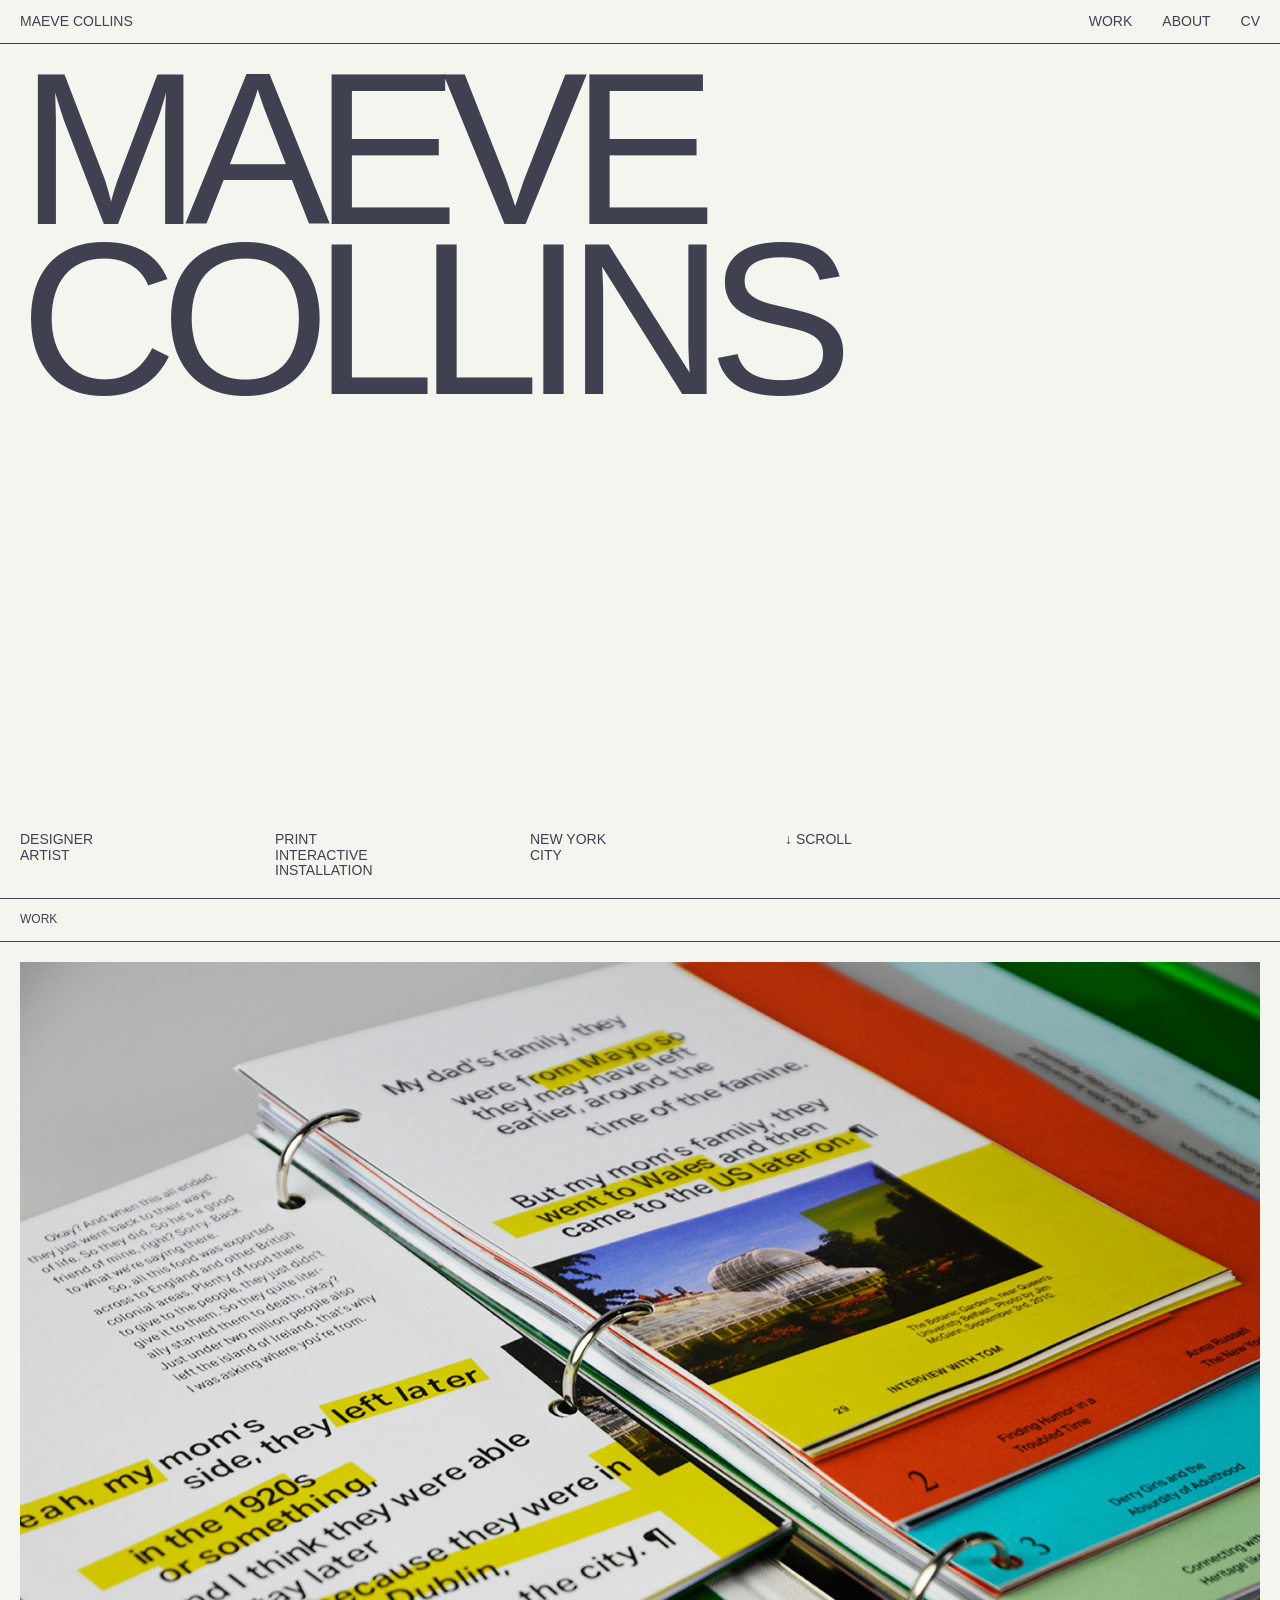
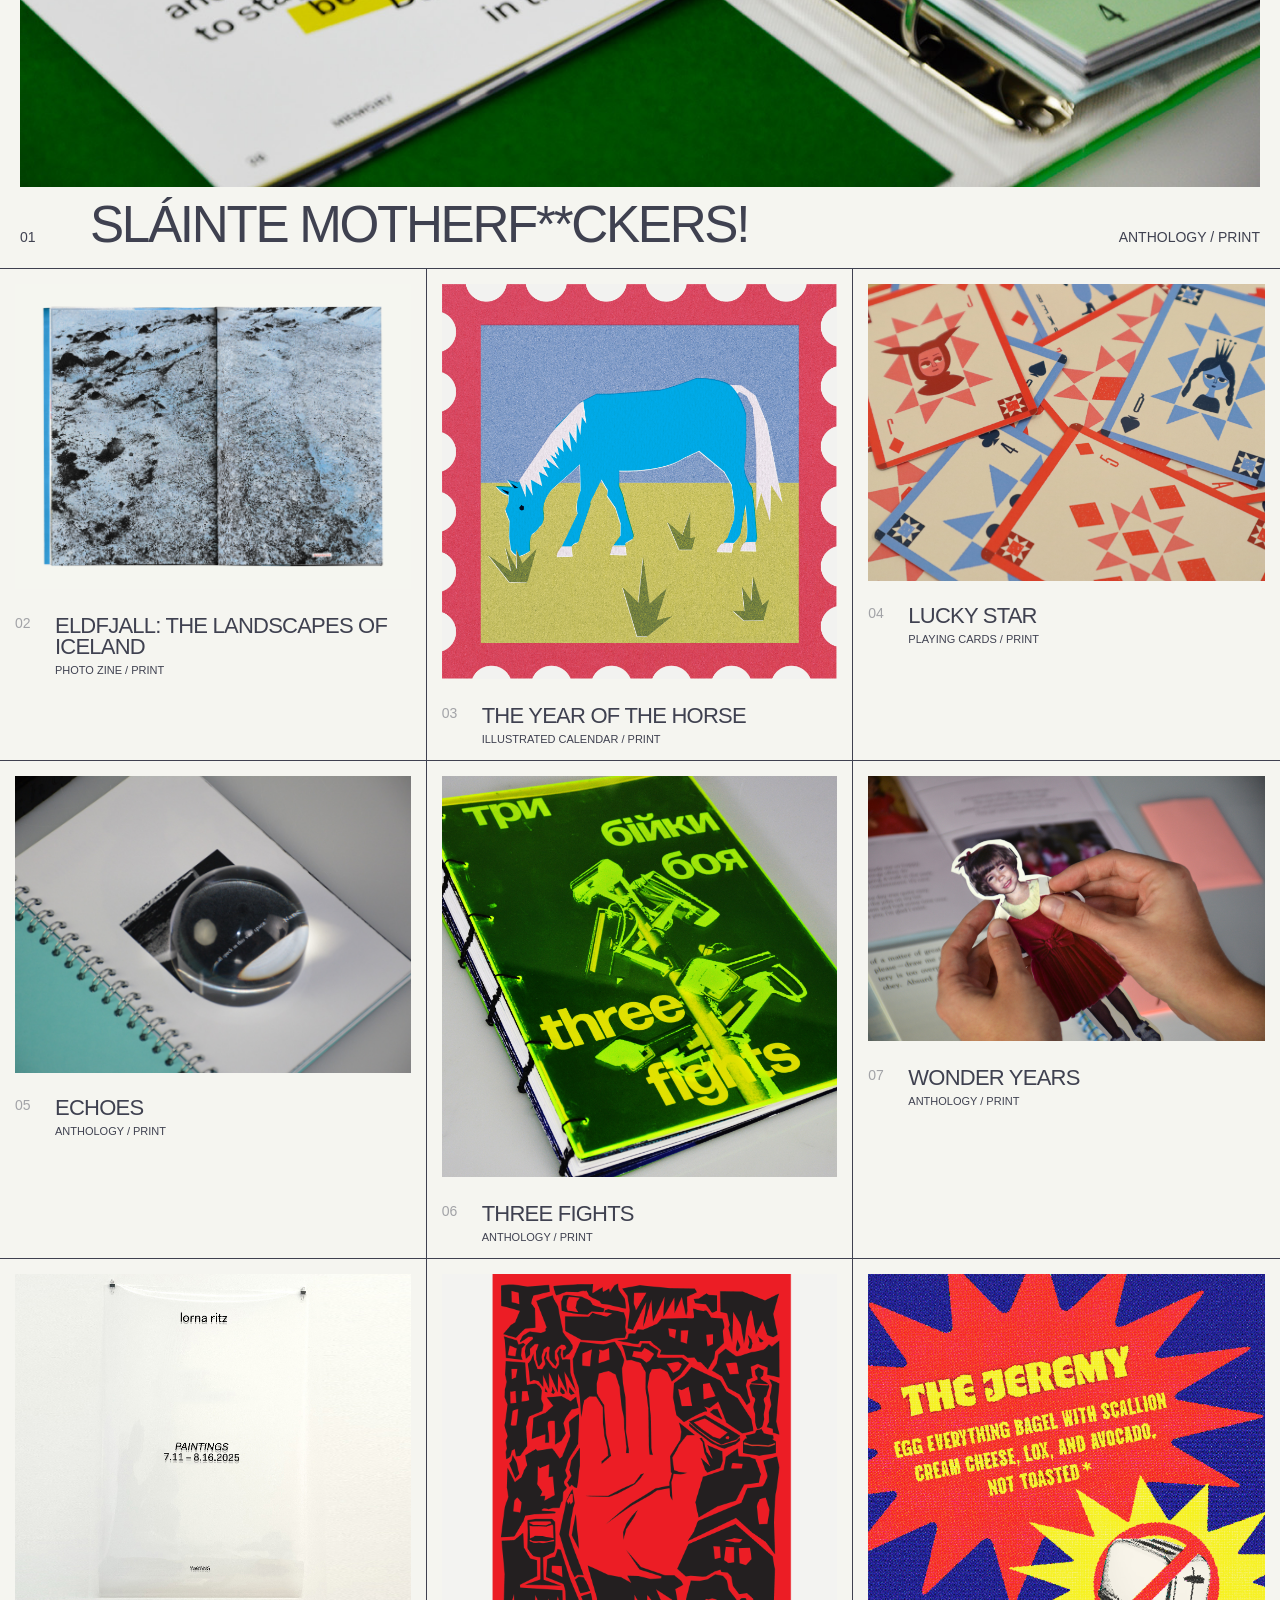
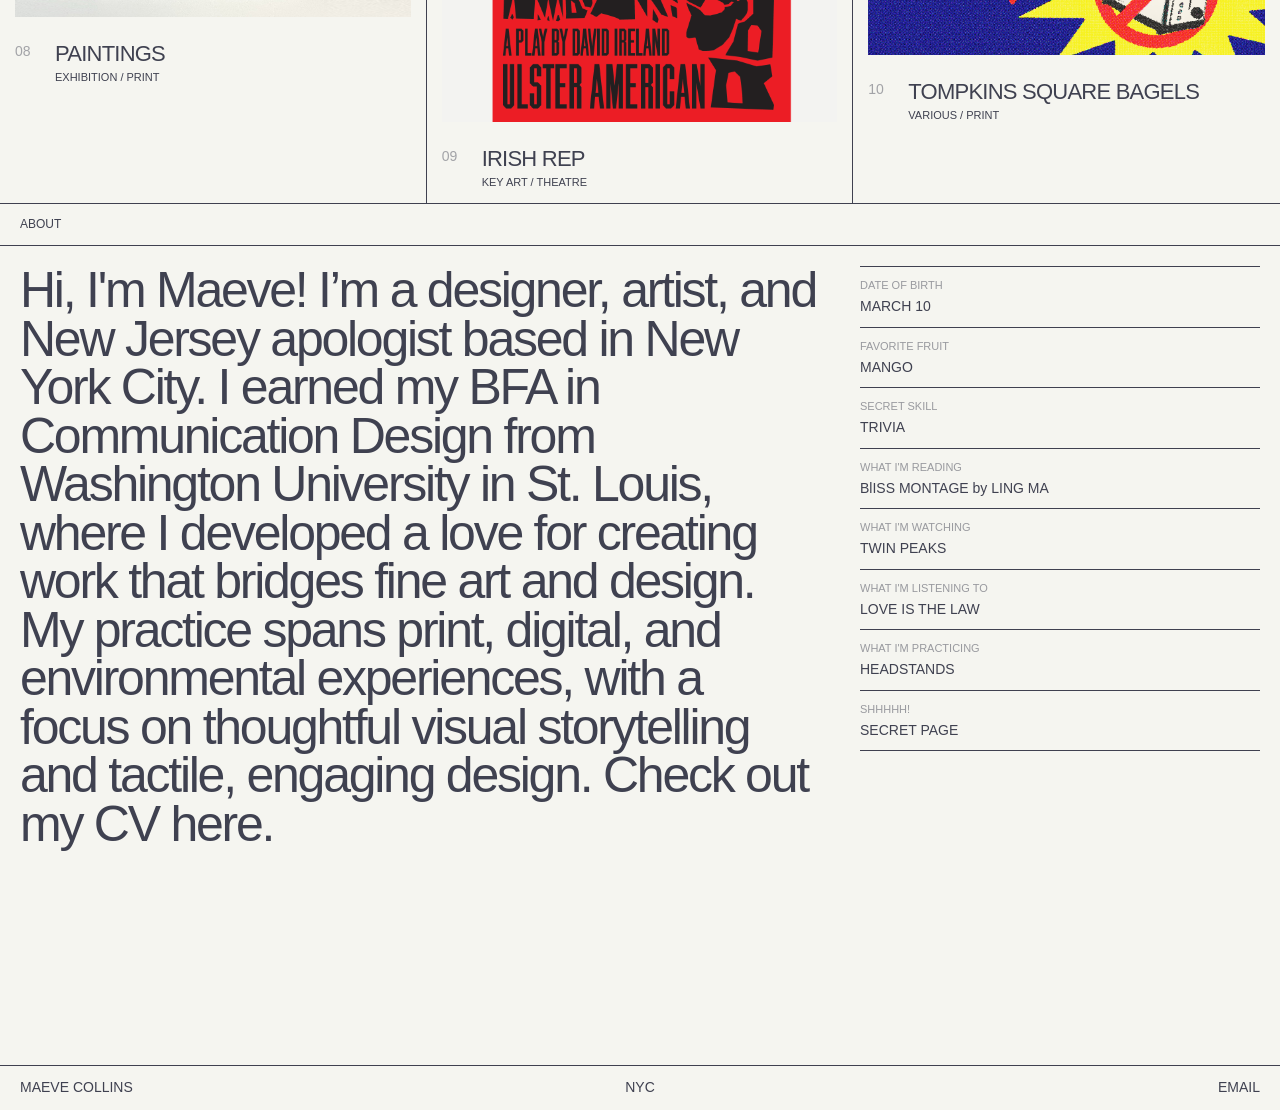
==== commit 2ae19549: "Lucky star documentation" ====
--- a/index.html
+++ b/index.html
@@ -159,7 +159,7 @@
 
                 <div class="grid-image image-wide">
                     <a href="work/cards.html">
-                     <img src="images/cards/hero.jpg" alt="Lucky Star" style="width: 100%;">
+                     <img src="images/cards/everything.jpg" alt="Lucky Star" style="width: 100%;">
                      </a>
                 </div>
 
@@ -357,12 +357,12 @@
                 </div>
                   <div>
                     <span>WHAT I'M READING</span>
-                      <a href="https://www.jenbeagin.com/big-swiss" target="_blank">BIG SWISS by JEN HEAGIN</a>
+                        BlISS MONTAGE by LING MA
                 </div>
 
                  <div>
                     <span>WHAT I'M WATCHING</span>
-                    <a href="https://tv.apple.com/us/show/widows-bay/umc.cmc.1zzly0vah46bnvnwf0qkrjhh2?itsct=atvp_brand_omd&itscg=MC_20000&mttn3pid=Google+AdWords&mttnagencyid=a5e&mttncc=US&mttnsiteid=143238&mttnsubad=OUS20191267_1-806908326126-c&mttnsubkw=196699199915_kwd-2494944586754__&mttnsubplmnt=_adext_" target="_blank">WIDOW'S BAY</a>
+                    TWIN PEAKS
                 </div>
 
                 <div>
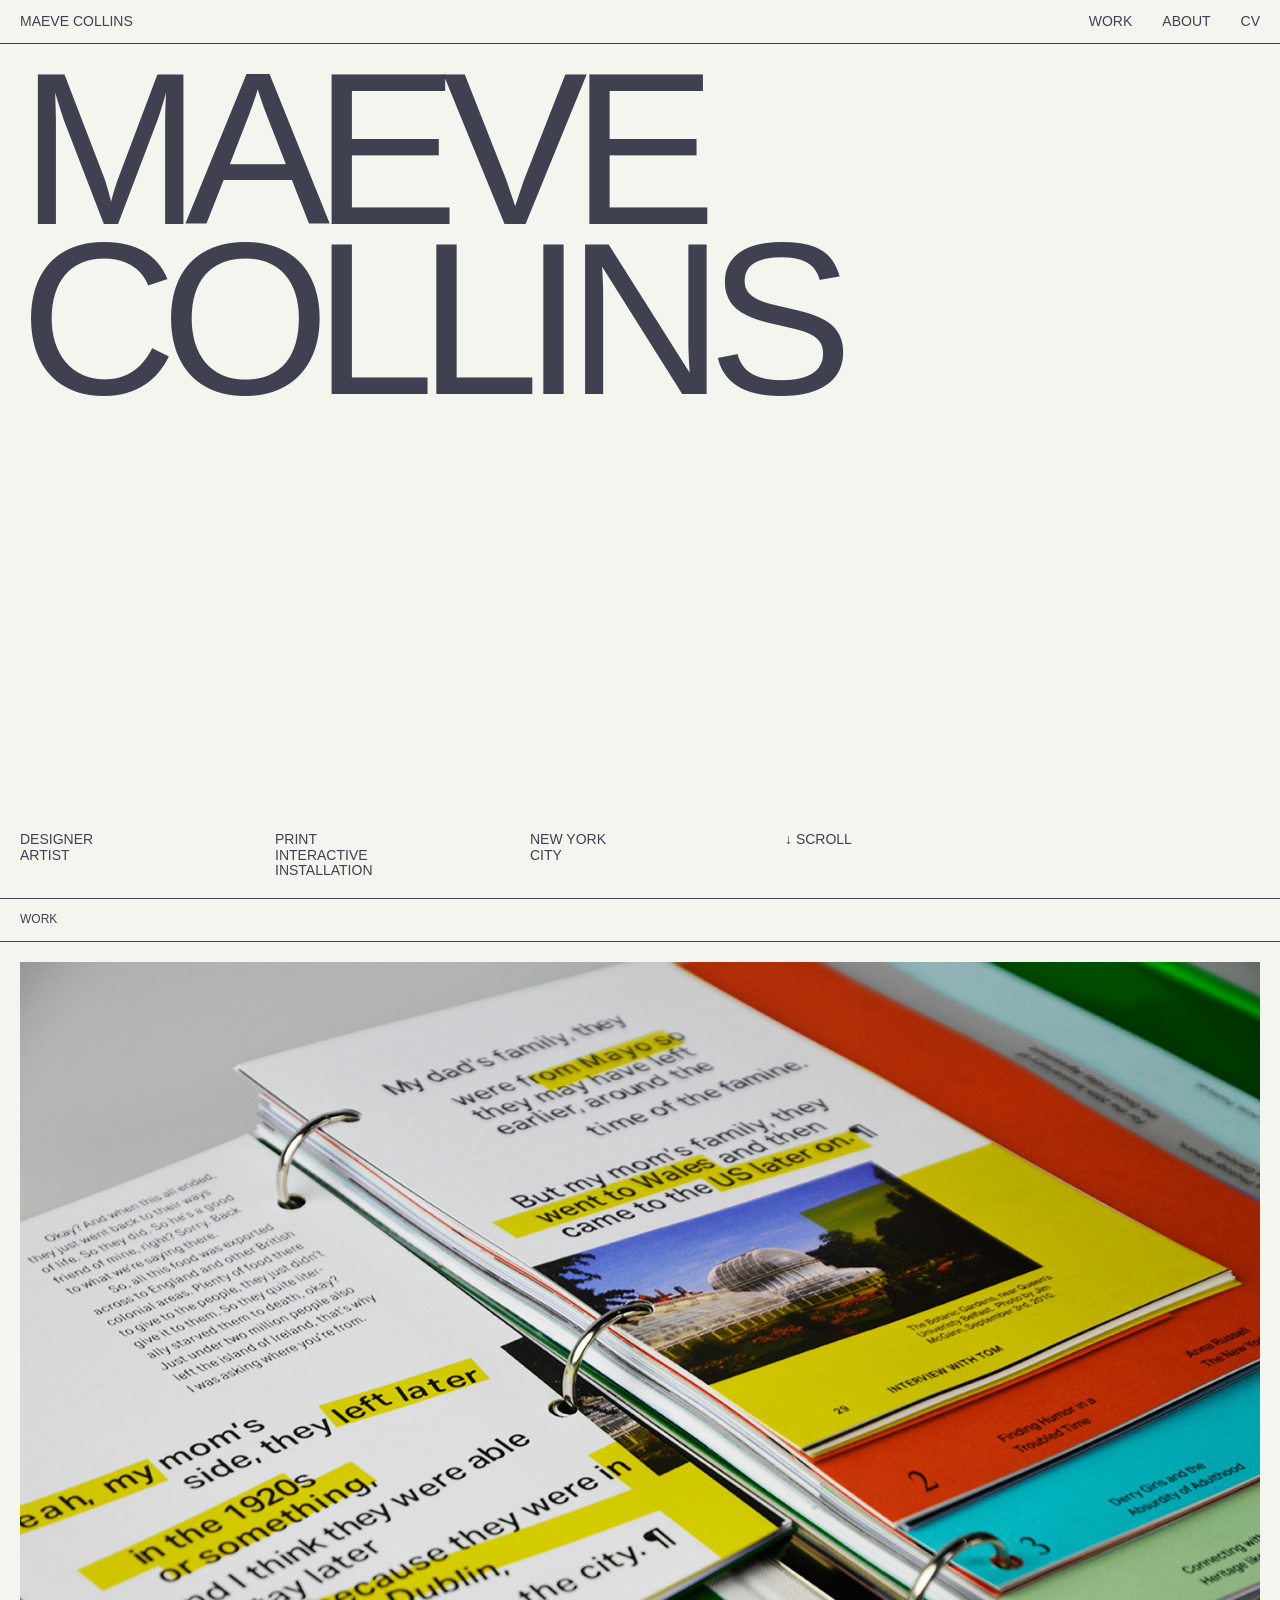
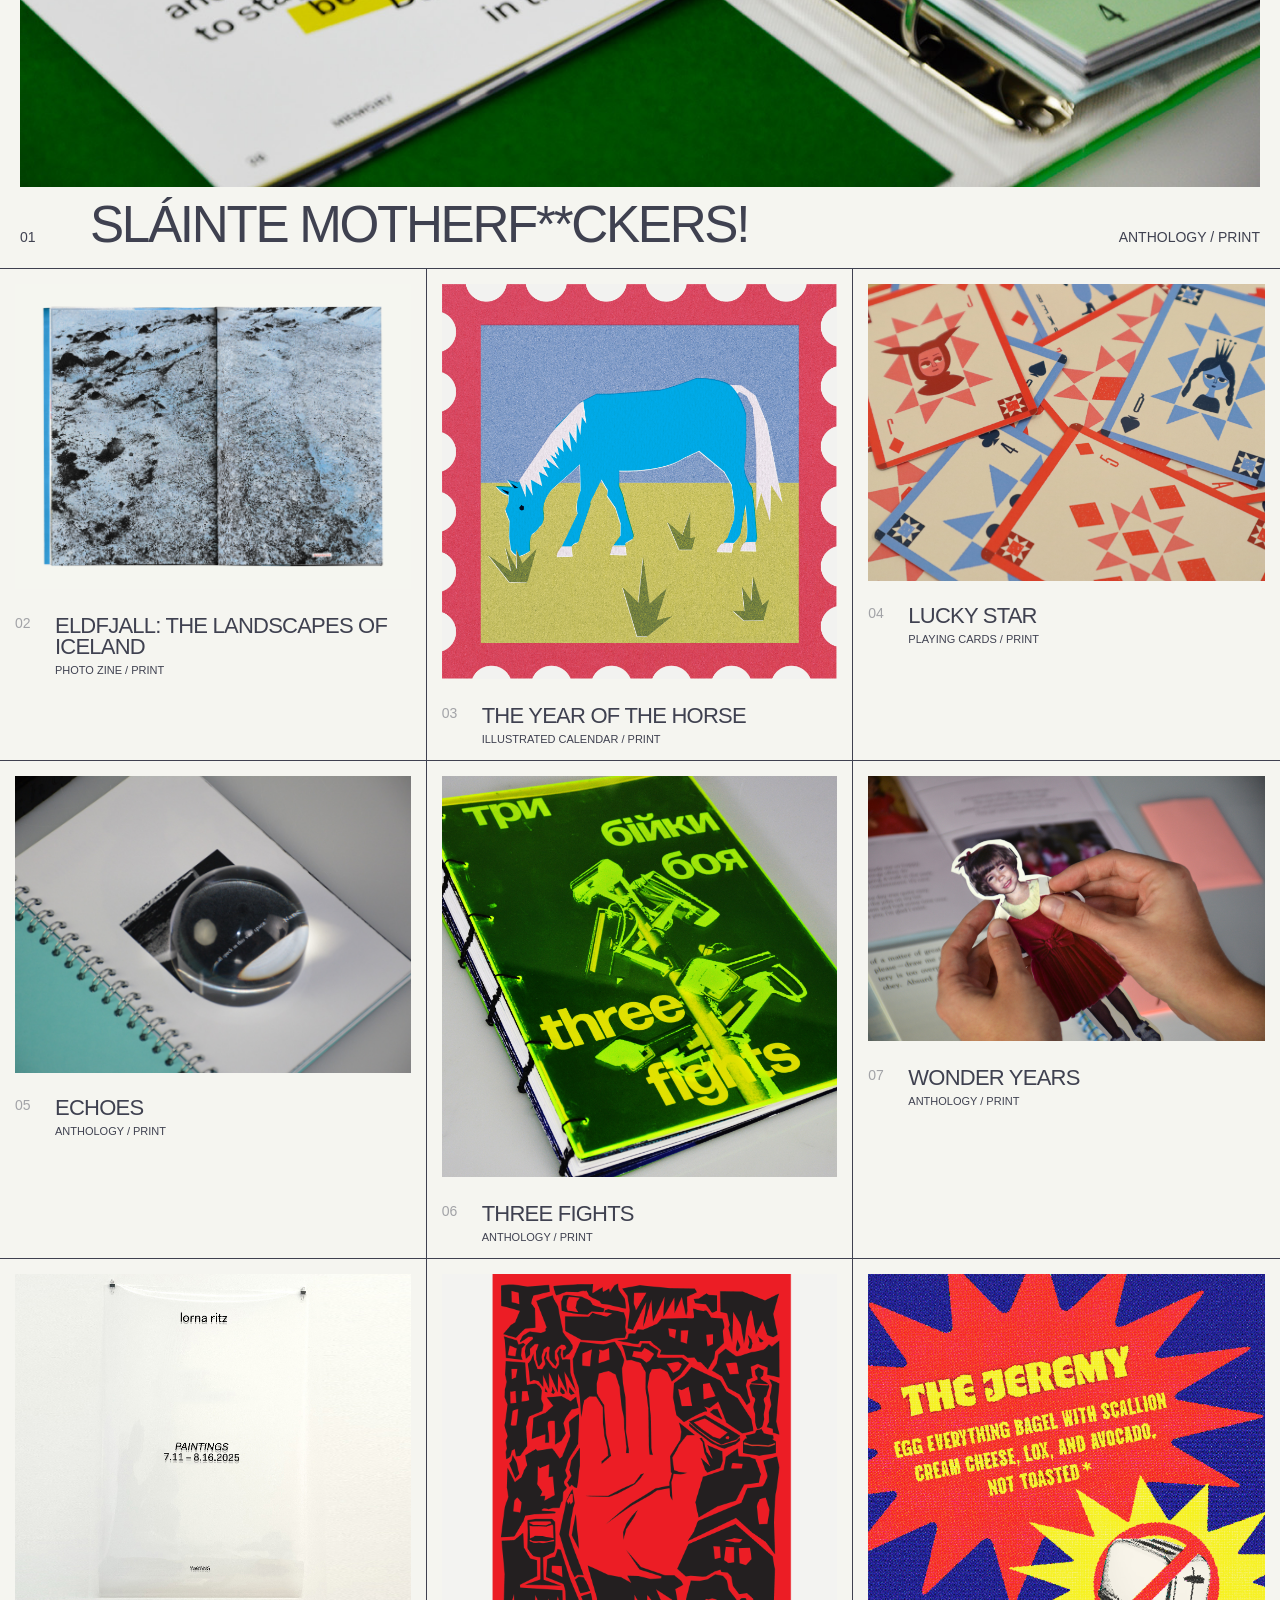
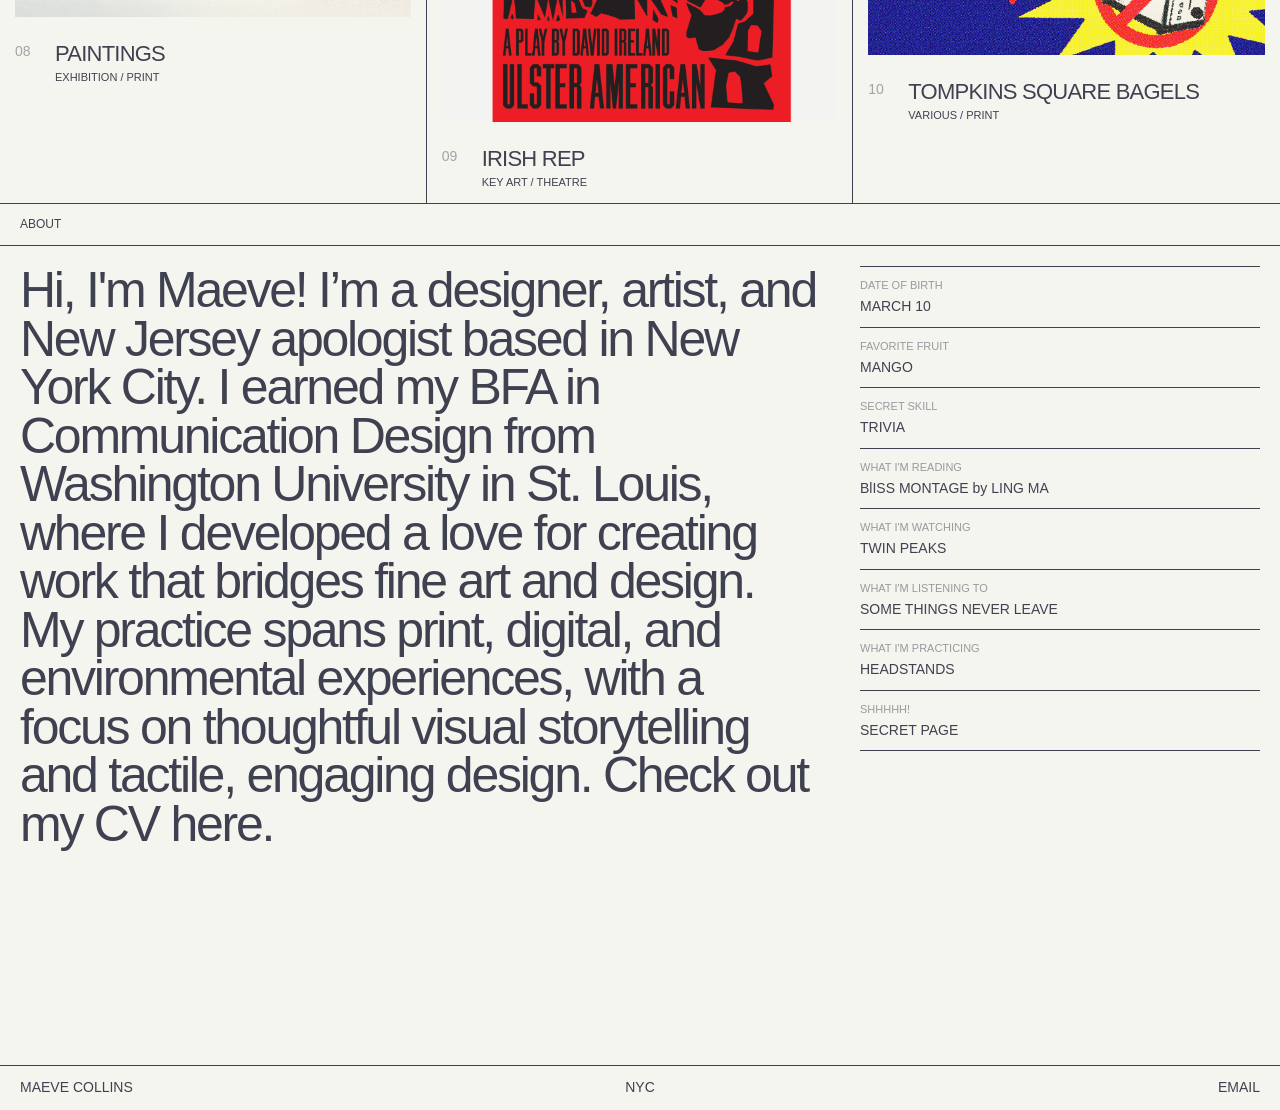
==== commit 6d30ccbb: "loading screens to all" ====
--- a/index.html
+++ b/index.html
@@ -367,7 +367,7 @@
 
                 <div>
                     <span>WHAT I'M LISTENING TO</span>
-                    <a href="https://open.spotify.com/album/570VyuVvfNUQBm2cSvPLT0?si=WbukkYblS3-HSfJLltUpWA" target="_blank">LOVE IS THE LAW</a>
+                    <a href="https://open.spotify.com/album/6SjTebu5erz22LeboDHsML?si=1qbUnlGaQFCseB8bjdkLUA" target="_blank">SOME THINGS NEVER LEAVE</a>
                 </div>
 
                 <div>
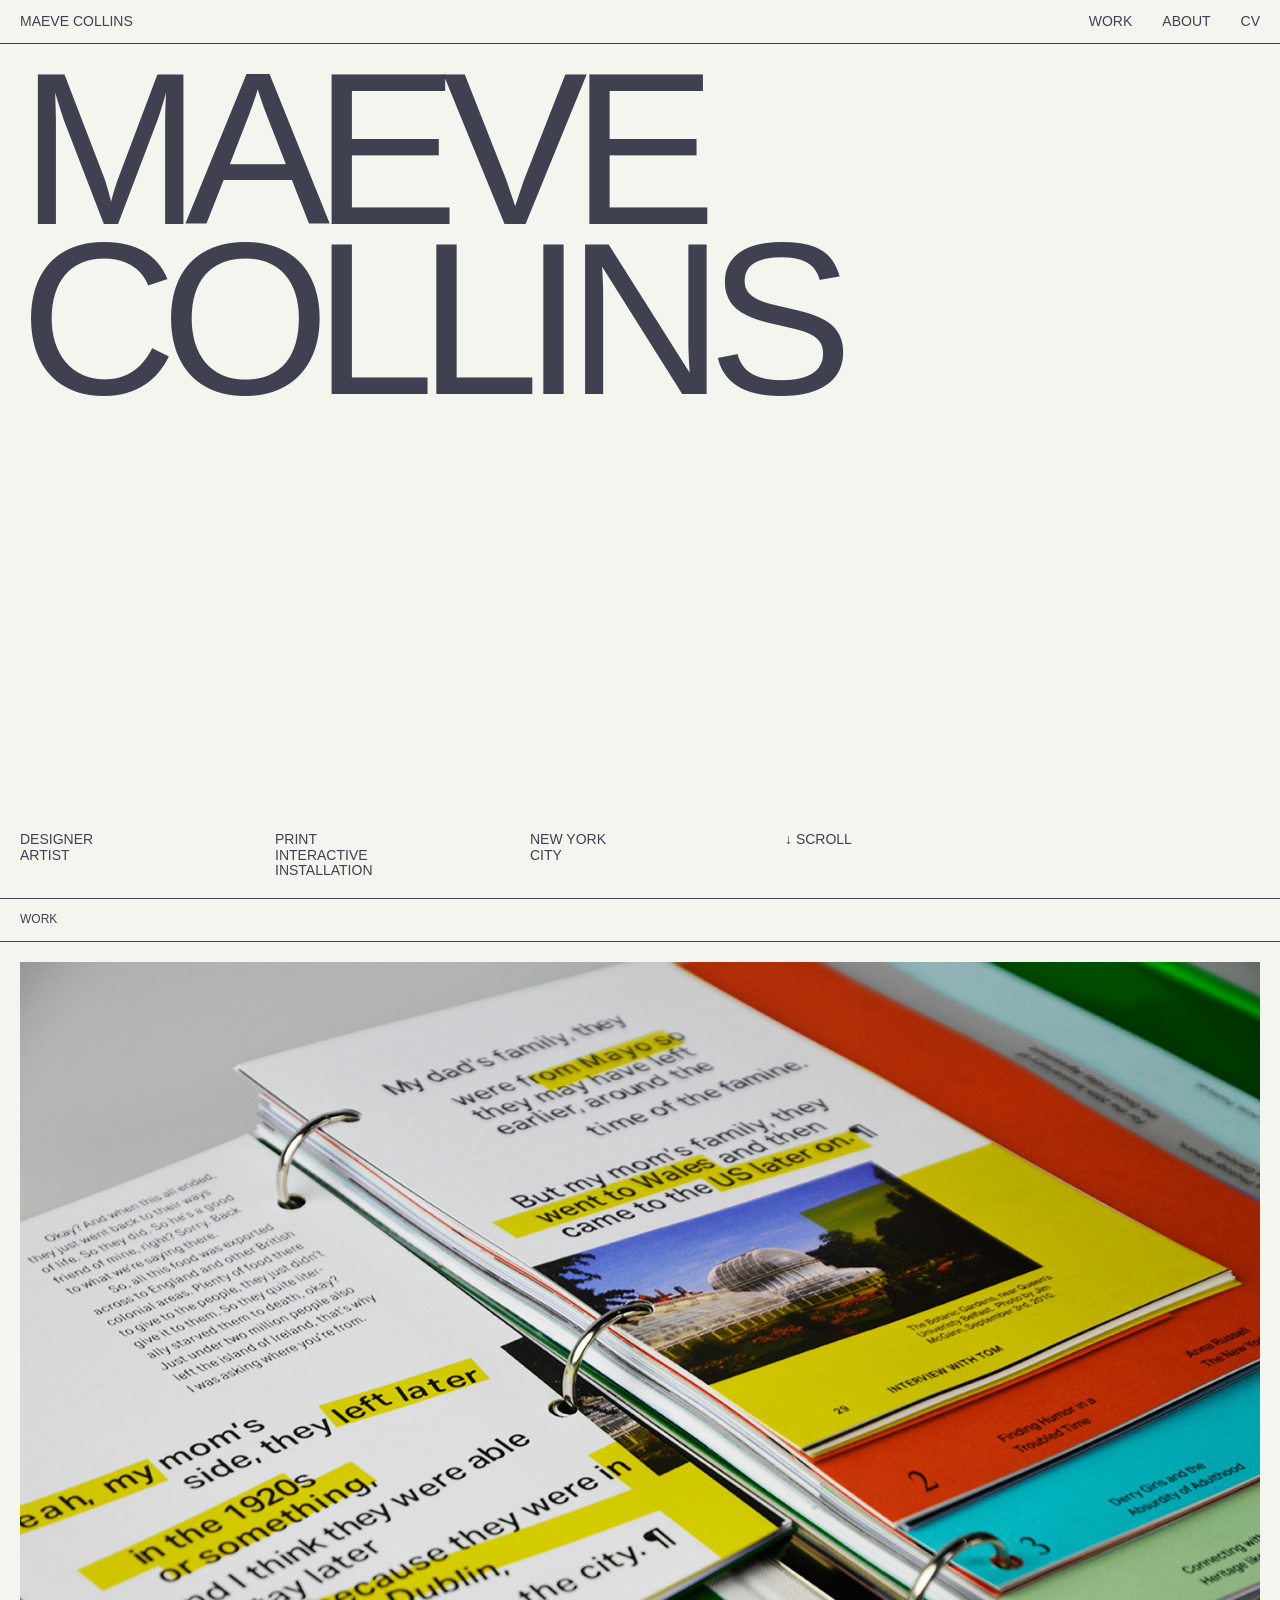
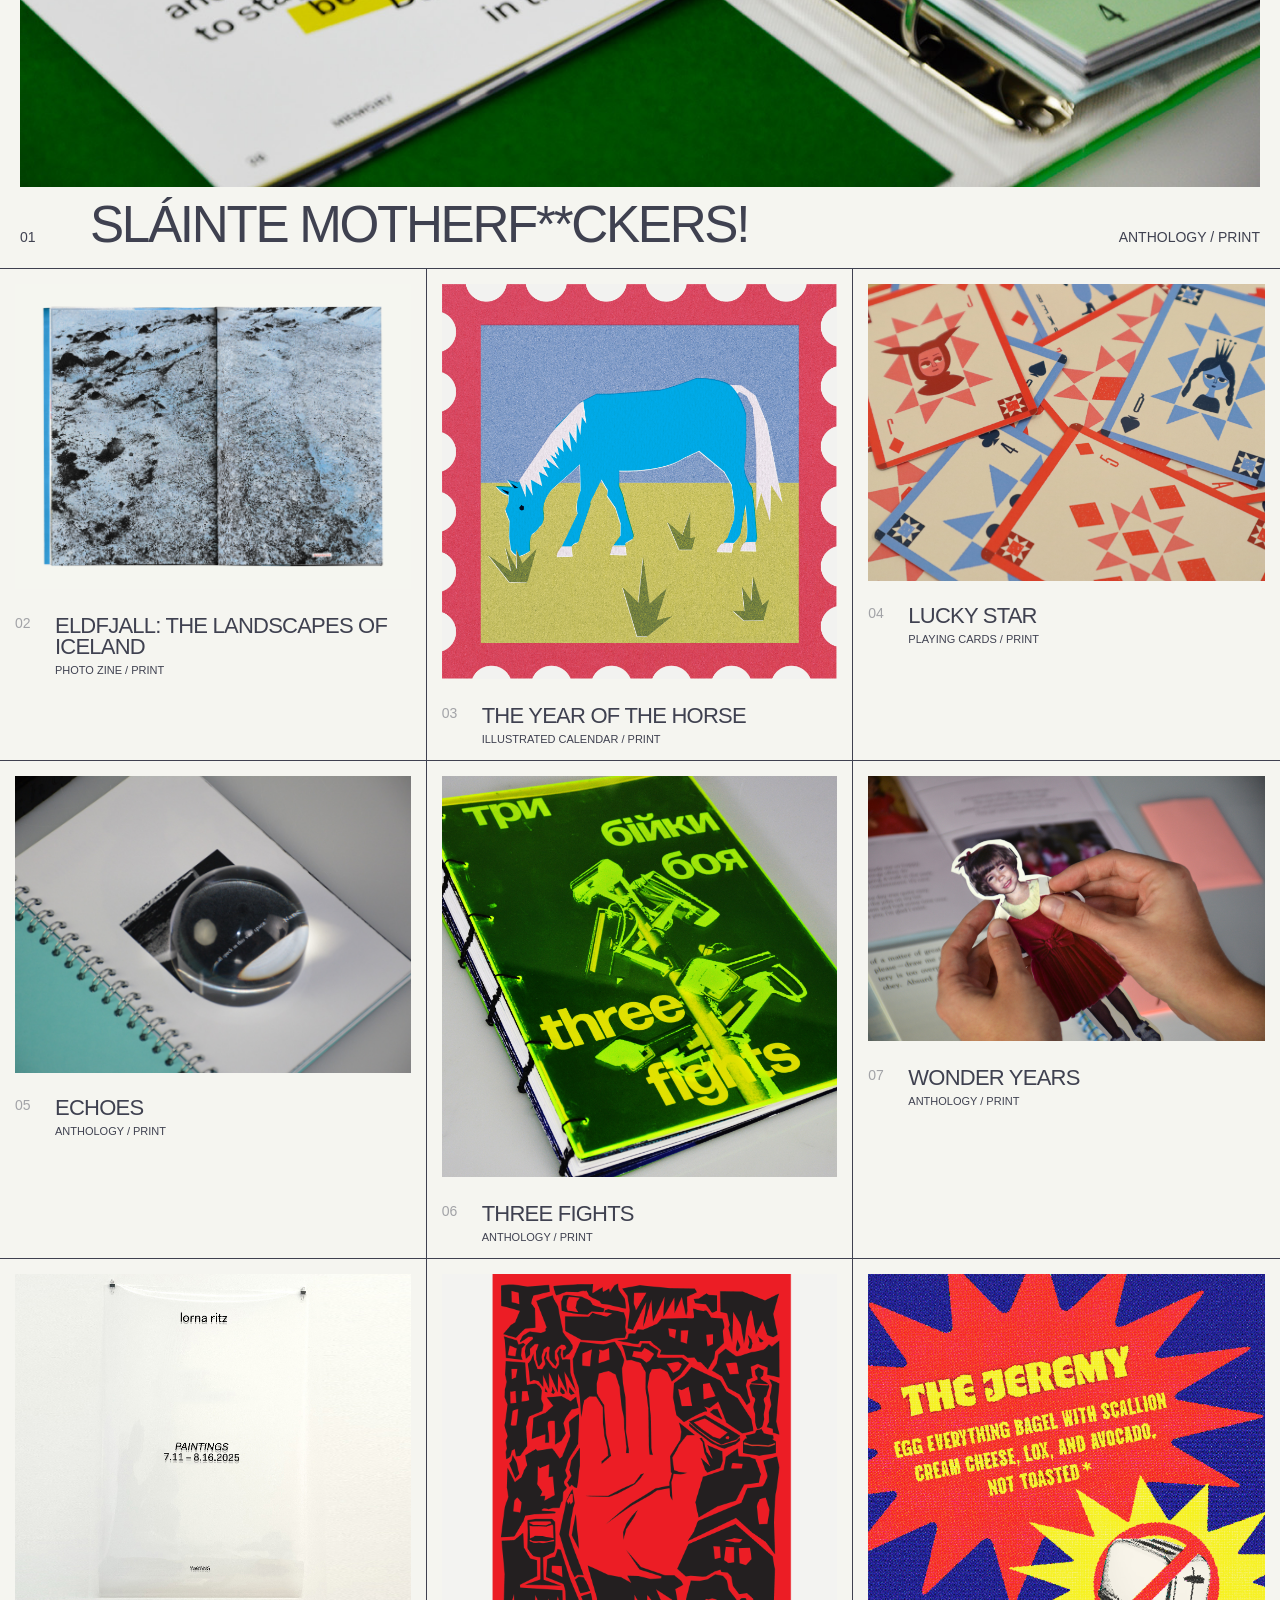
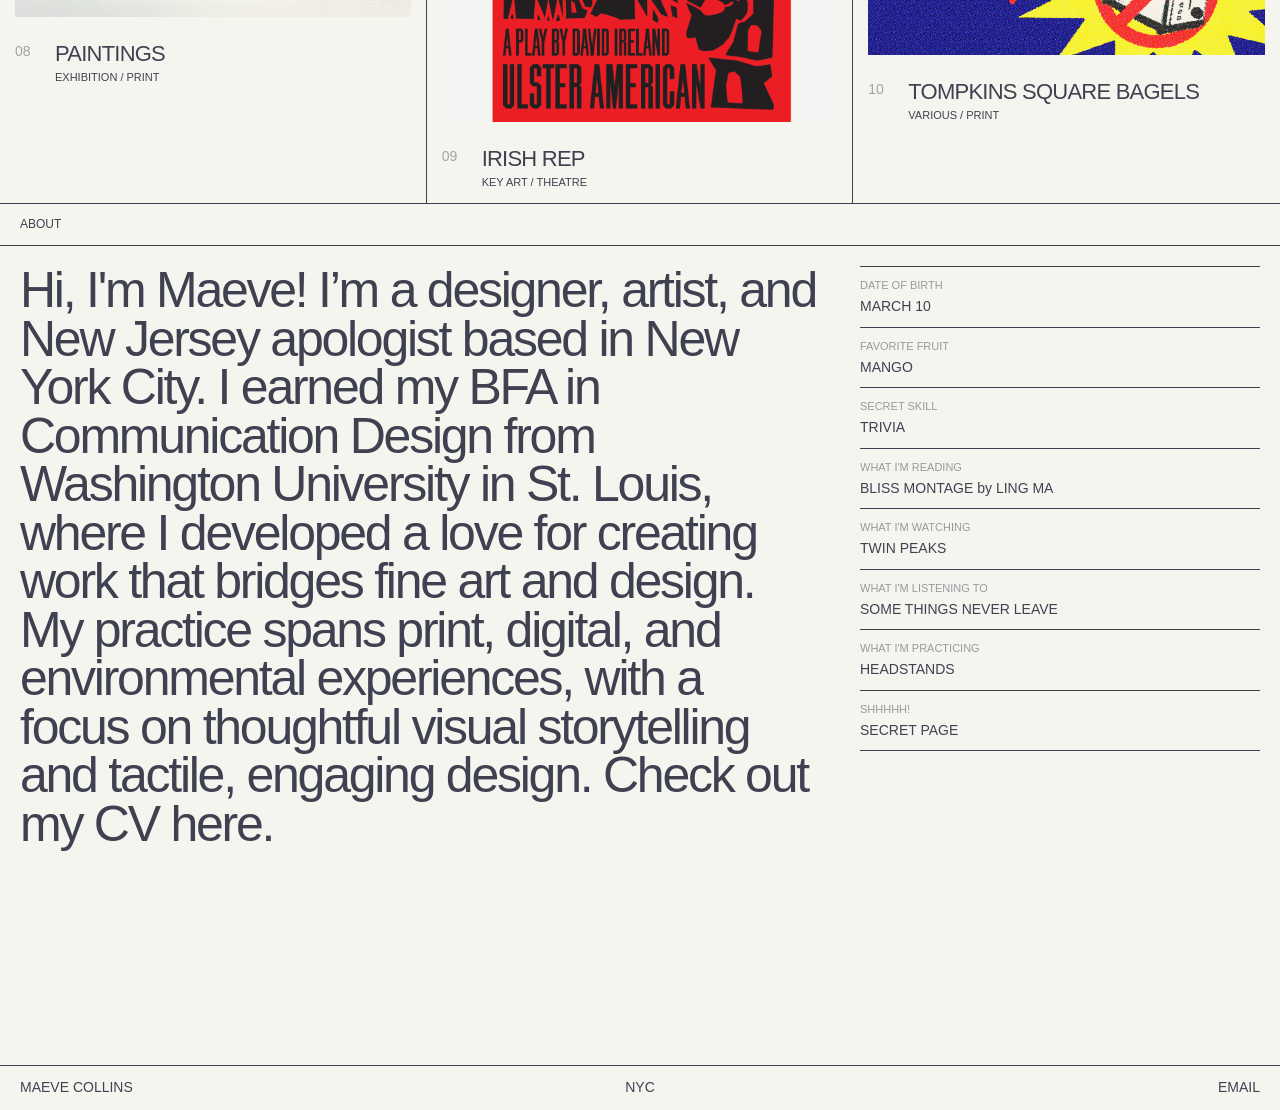
==== commit 74434b09: "additional loading" ====
--- a/index.html
+++ b/index.html
@@ -357,7 +357,7 @@
                 </div>
                   <div>
                     <span>WHAT I'M READING</span>
-                        BlISS MONTAGE by LING MA
+                        BLISS MONTAGE by LING MA
                 </div>
 
                  <div>
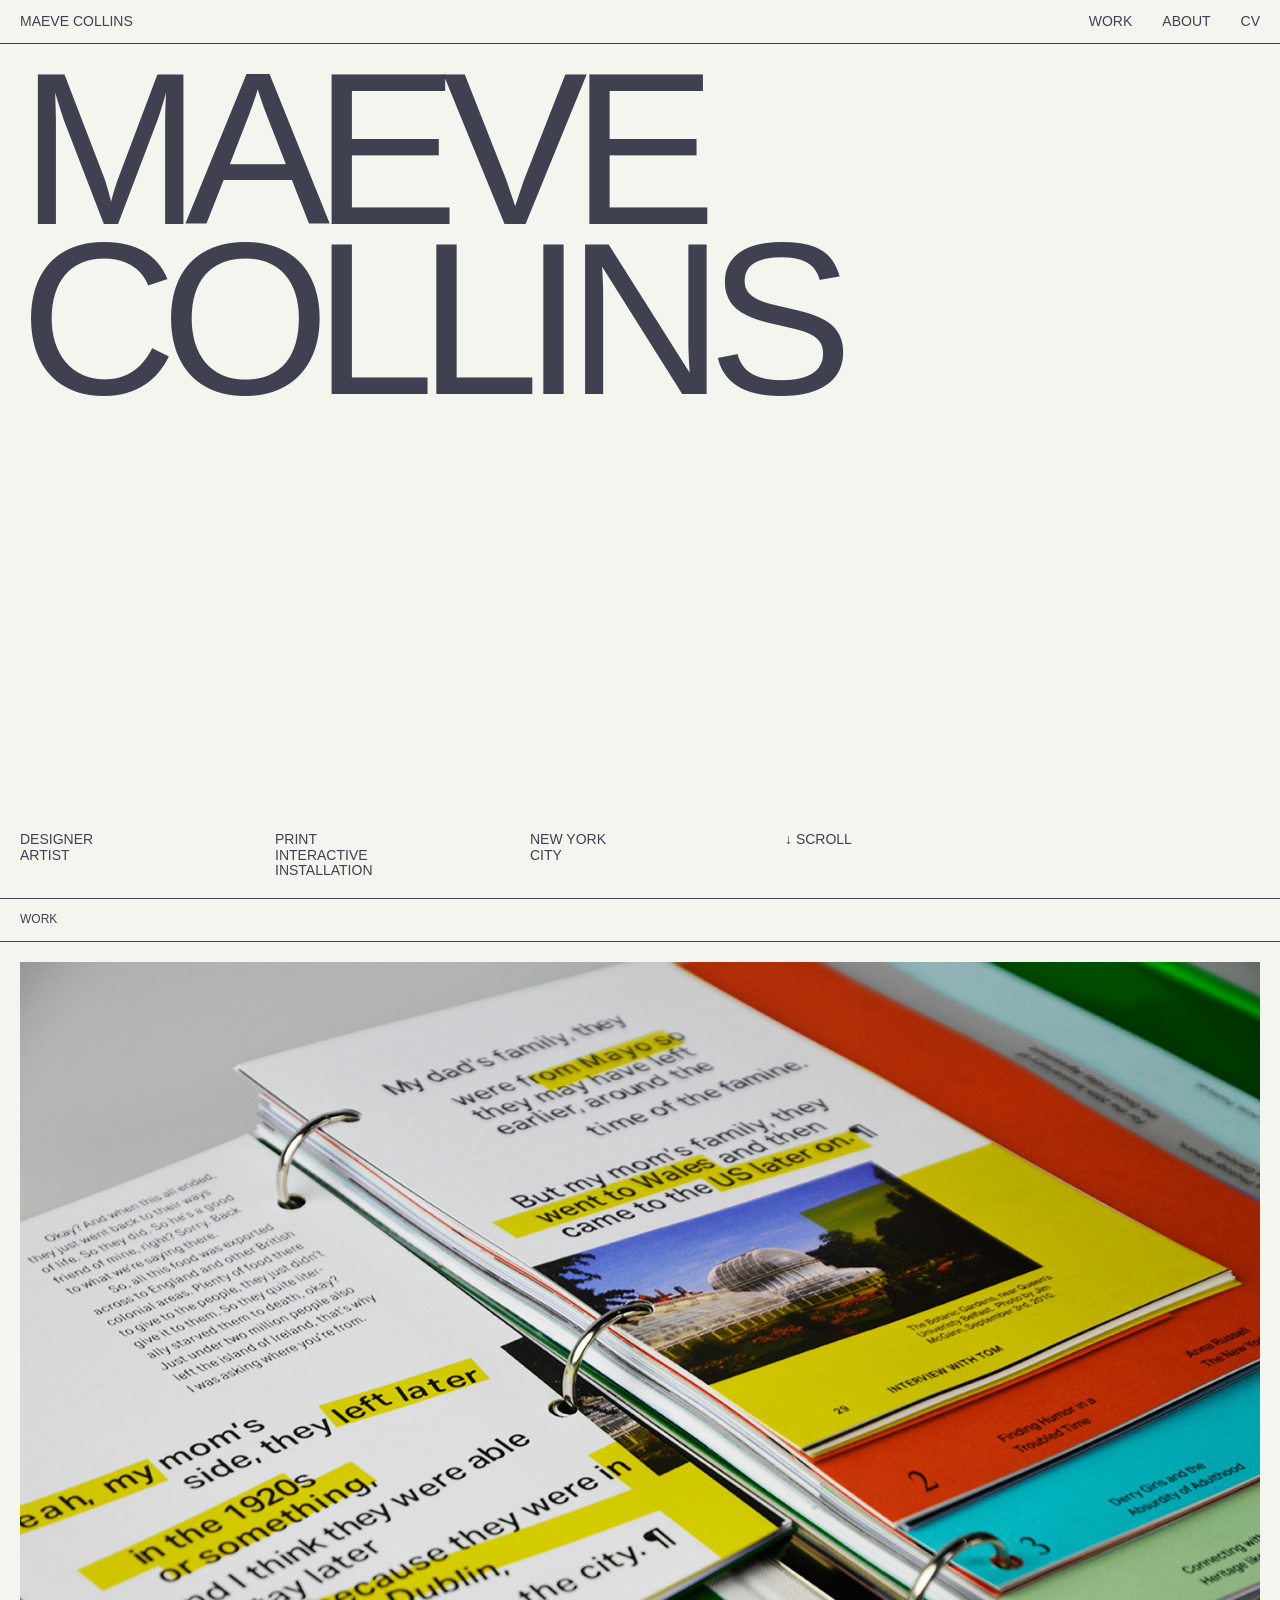
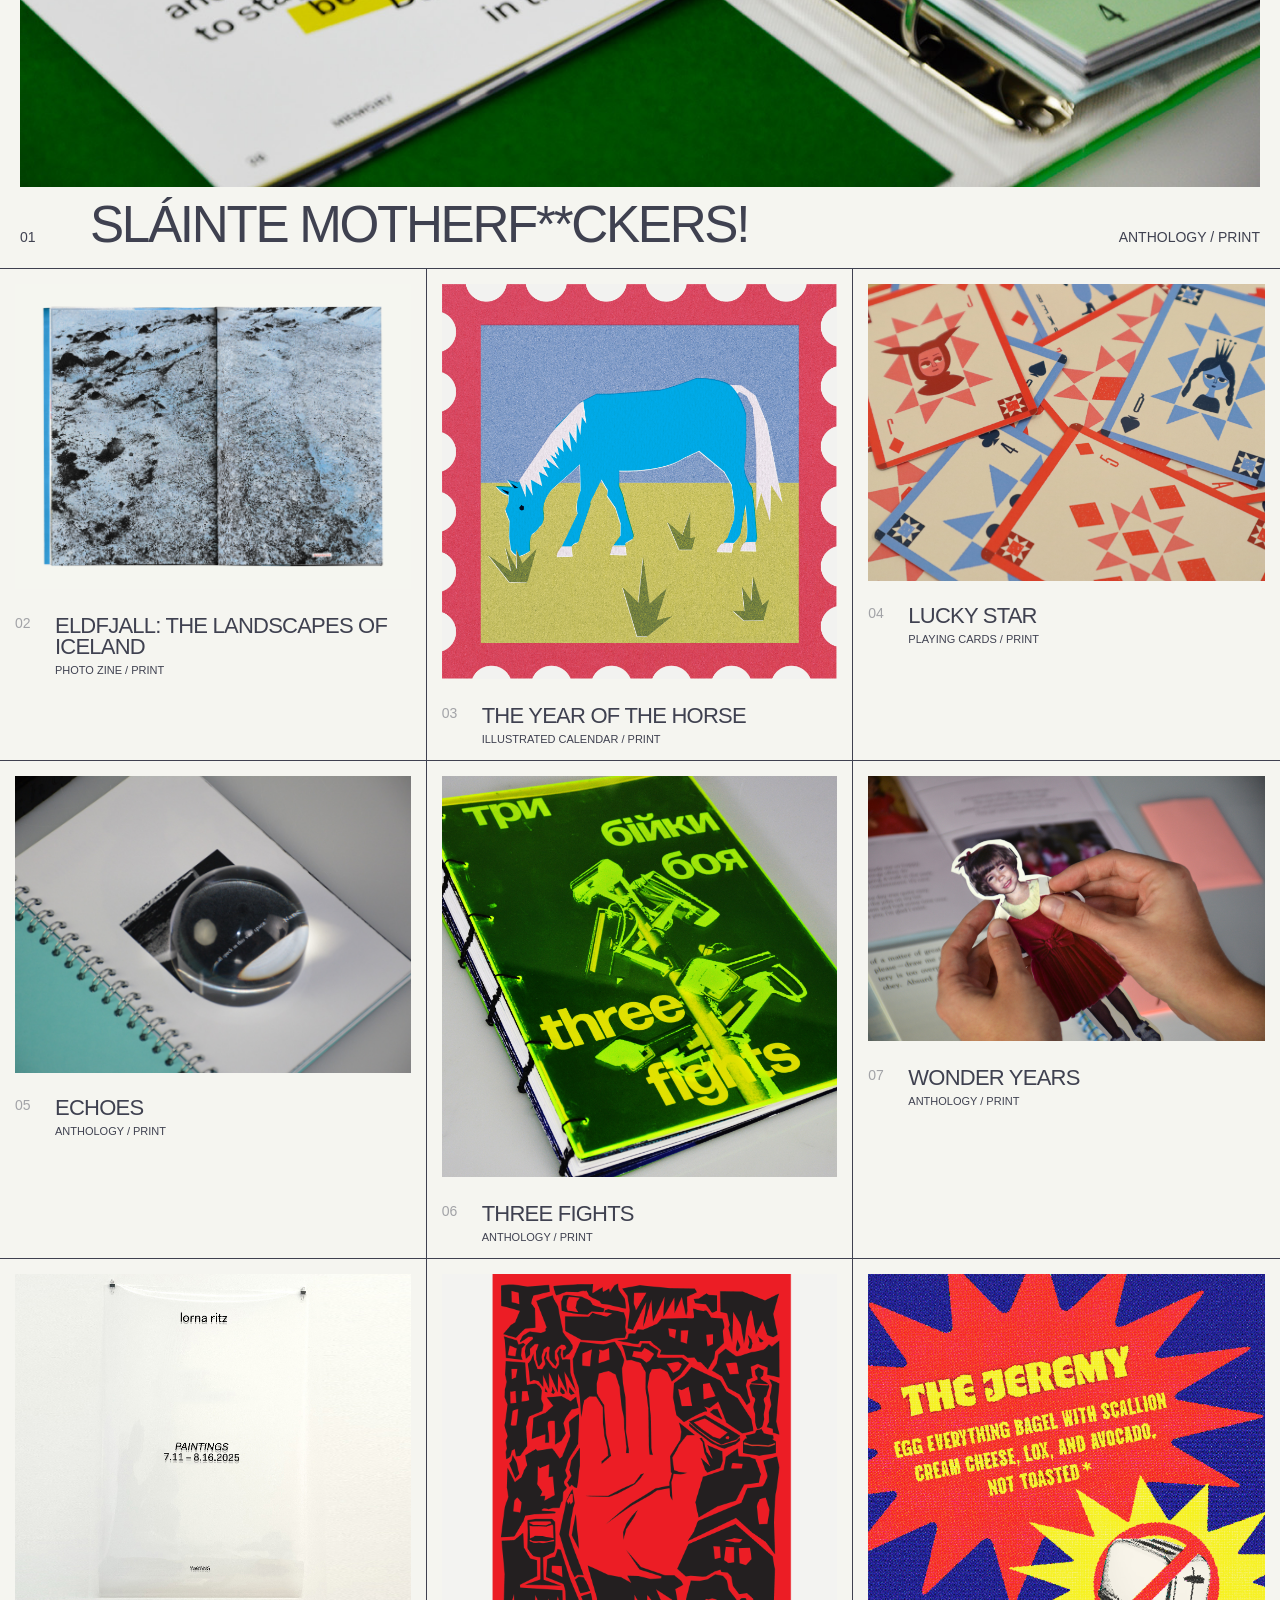
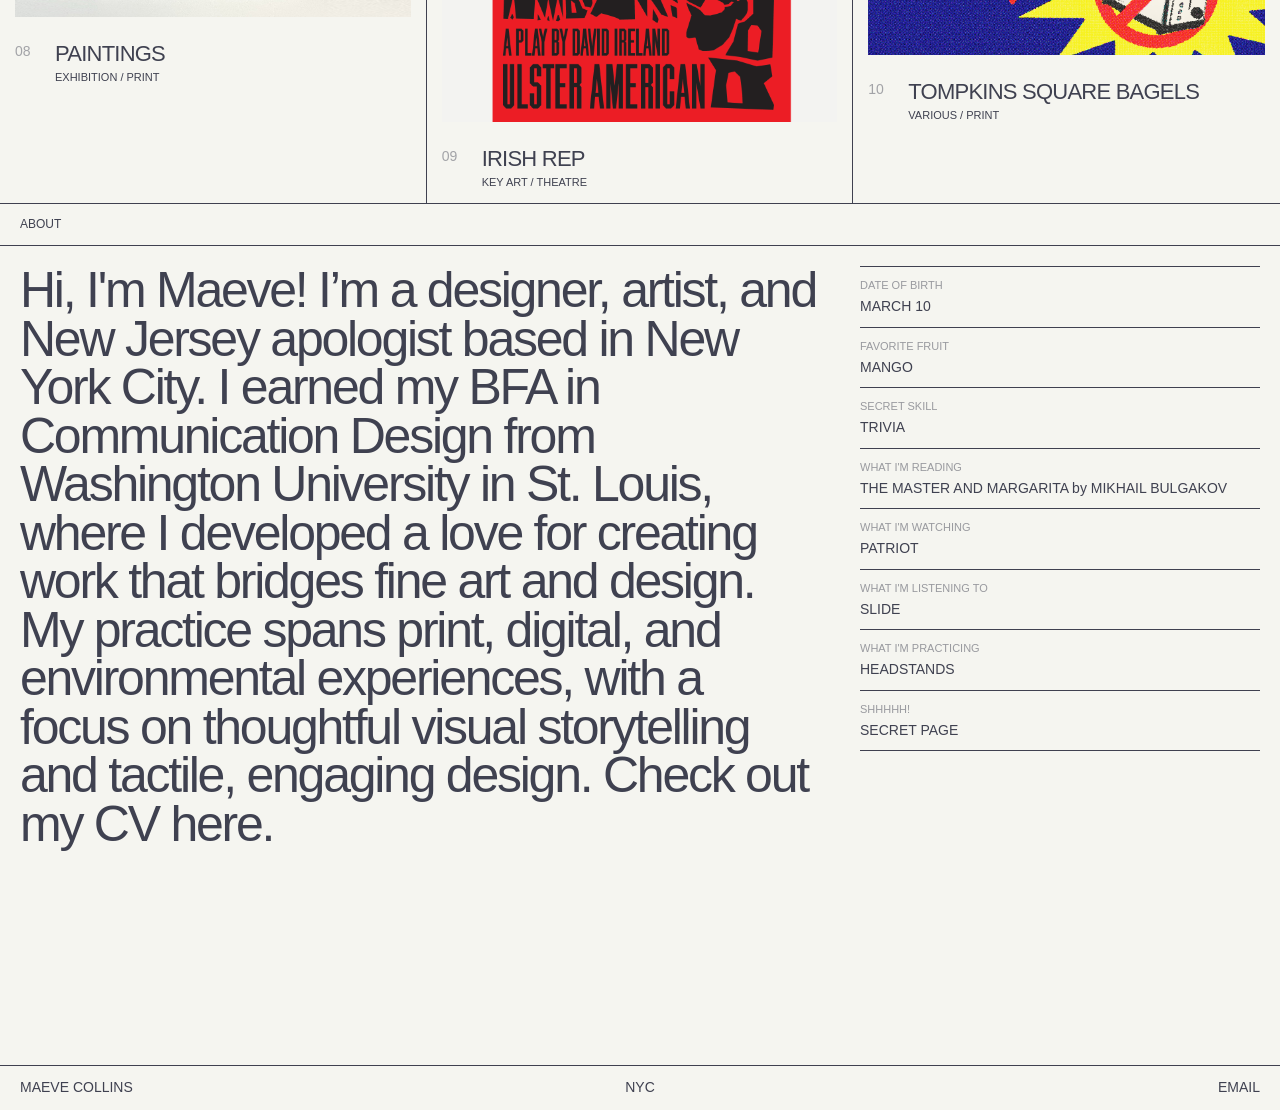
==== commit 2bd55b88: "NOVEMBER" ====
--- a/index.html
+++ b/index.html
@@ -357,17 +357,17 @@
                 </div>
                   <div>
                     <span>WHAT I'M READING</span>
-                        BLISS MONTAGE by LING MA
+                        THE MASTER AND MARGARITA by MIKHAIL BULGAKOV
                 </div>
 
                  <div>
                     <span>WHAT I'M WATCHING</span>
-                    TWIN PEAKS
+                    PATRIOT
                 </div>
 
                 <div>
                     <span>WHAT I'M LISTENING TO</span>
-                    <a href="https://open.spotify.com/album/6SjTebu5erz22LeboDHsML?si=1qbUnlGaQFCseB8bjdkLUA" target="_blank">SOME THINGS NEVER LEAVE</a>
+                    <a href="https://open.spotify.com/album/12Biup1Sq5hpHsX85gJPb2?si=6D8b2Ya1QwiBG-u5sHNhvA" target="_blank">SLIDE</a>
                 </div>
 
                 <div>
